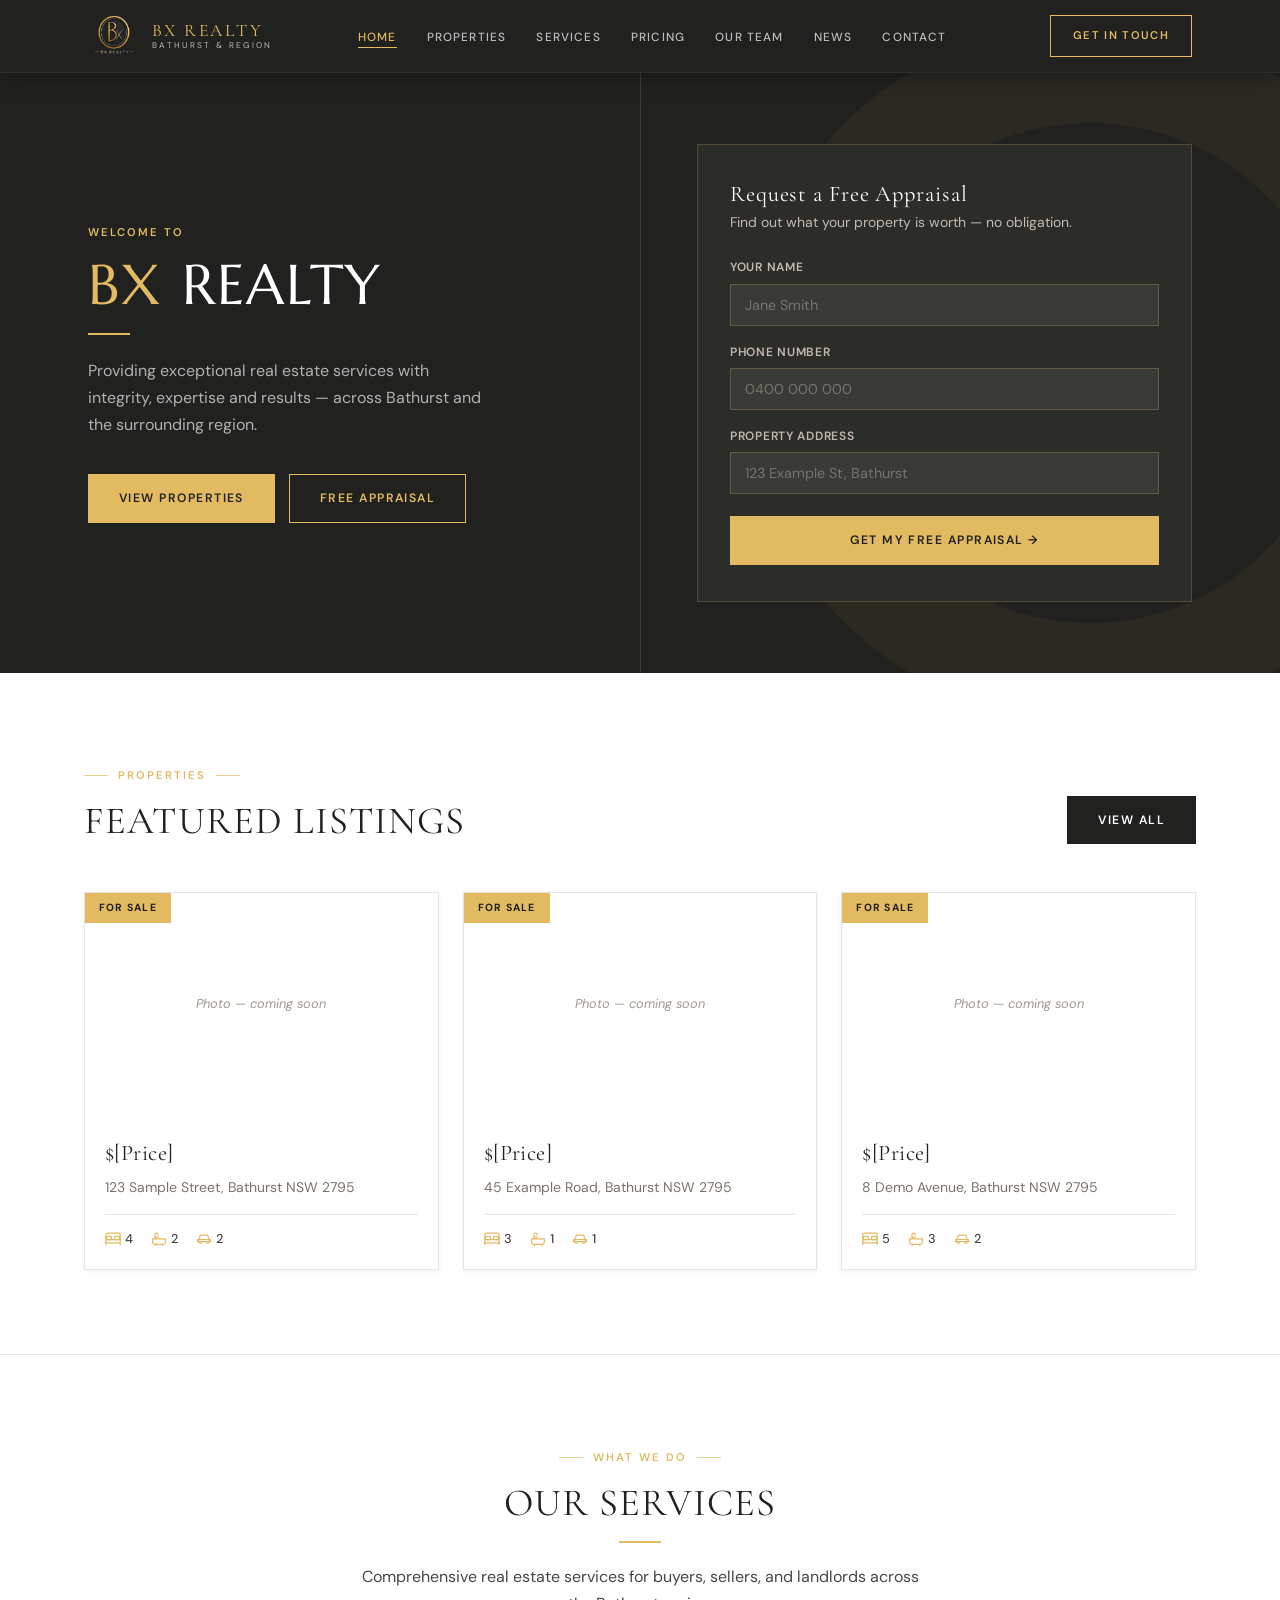
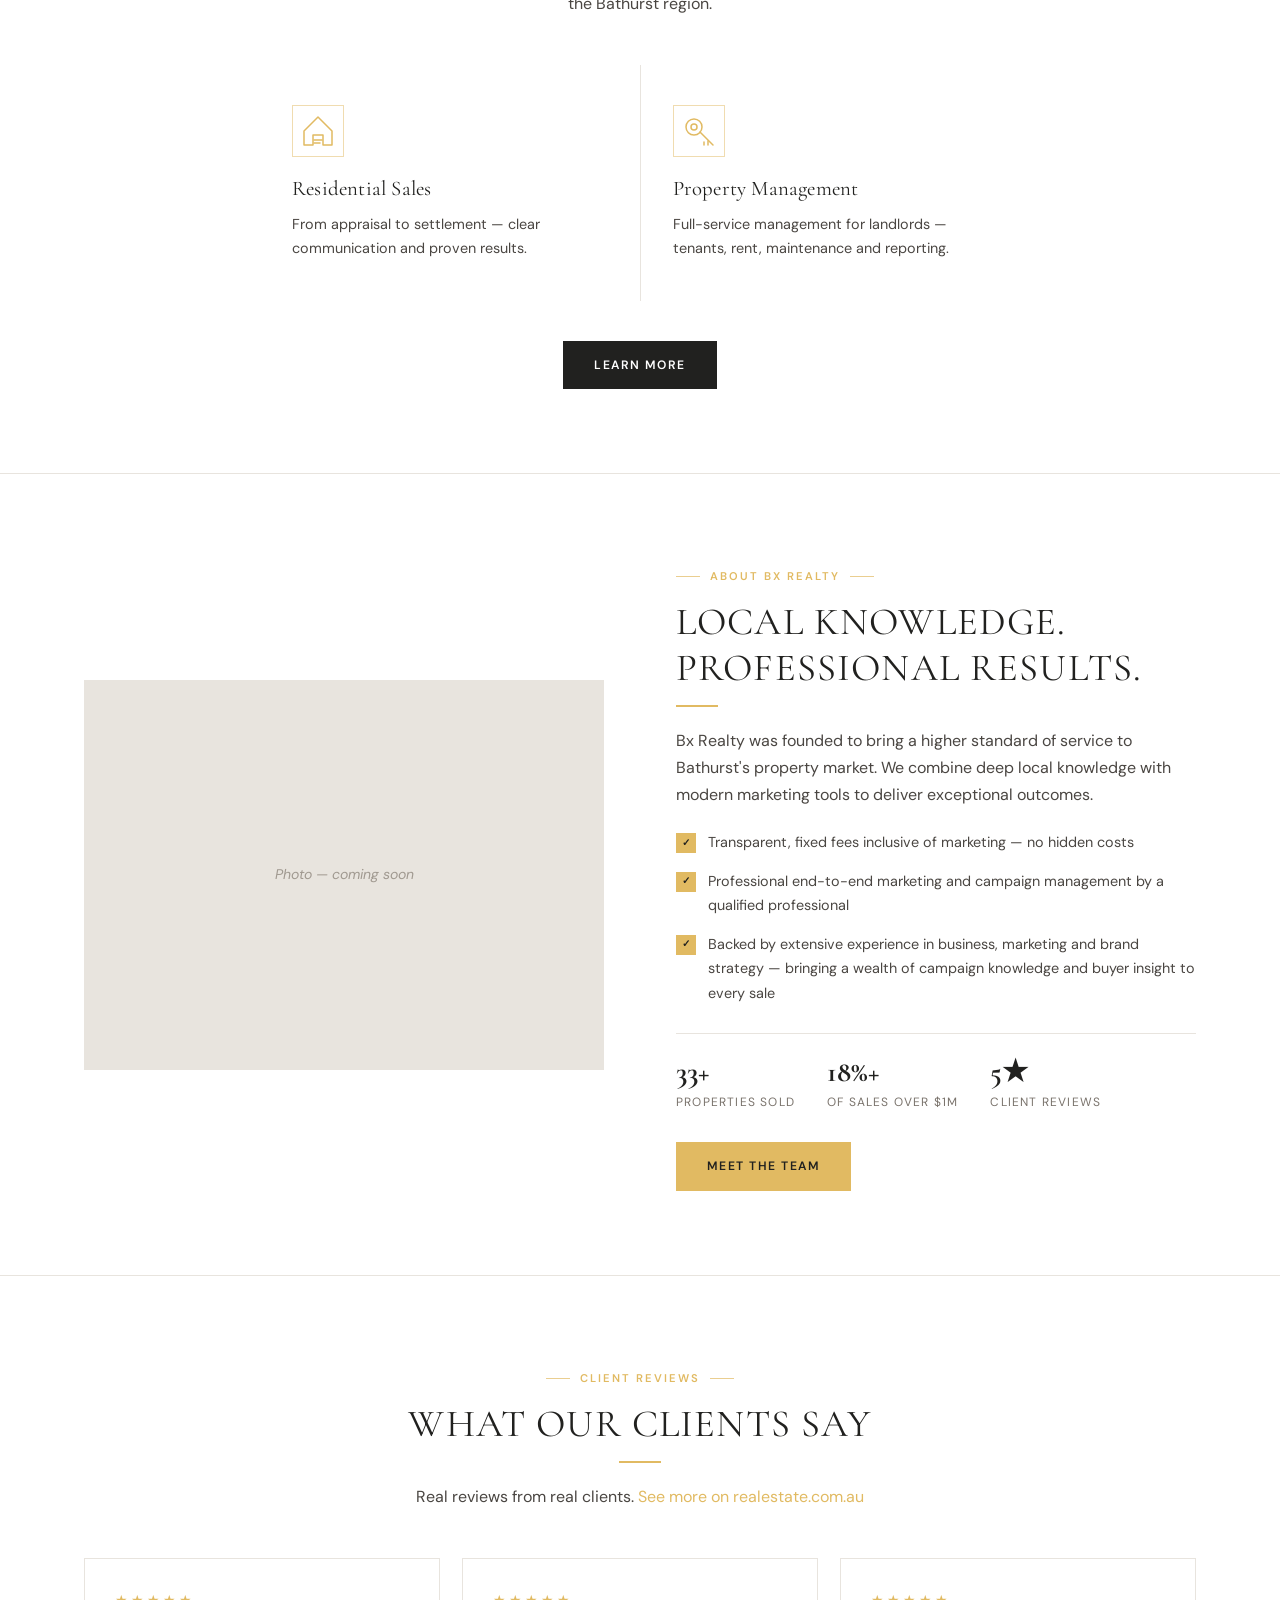
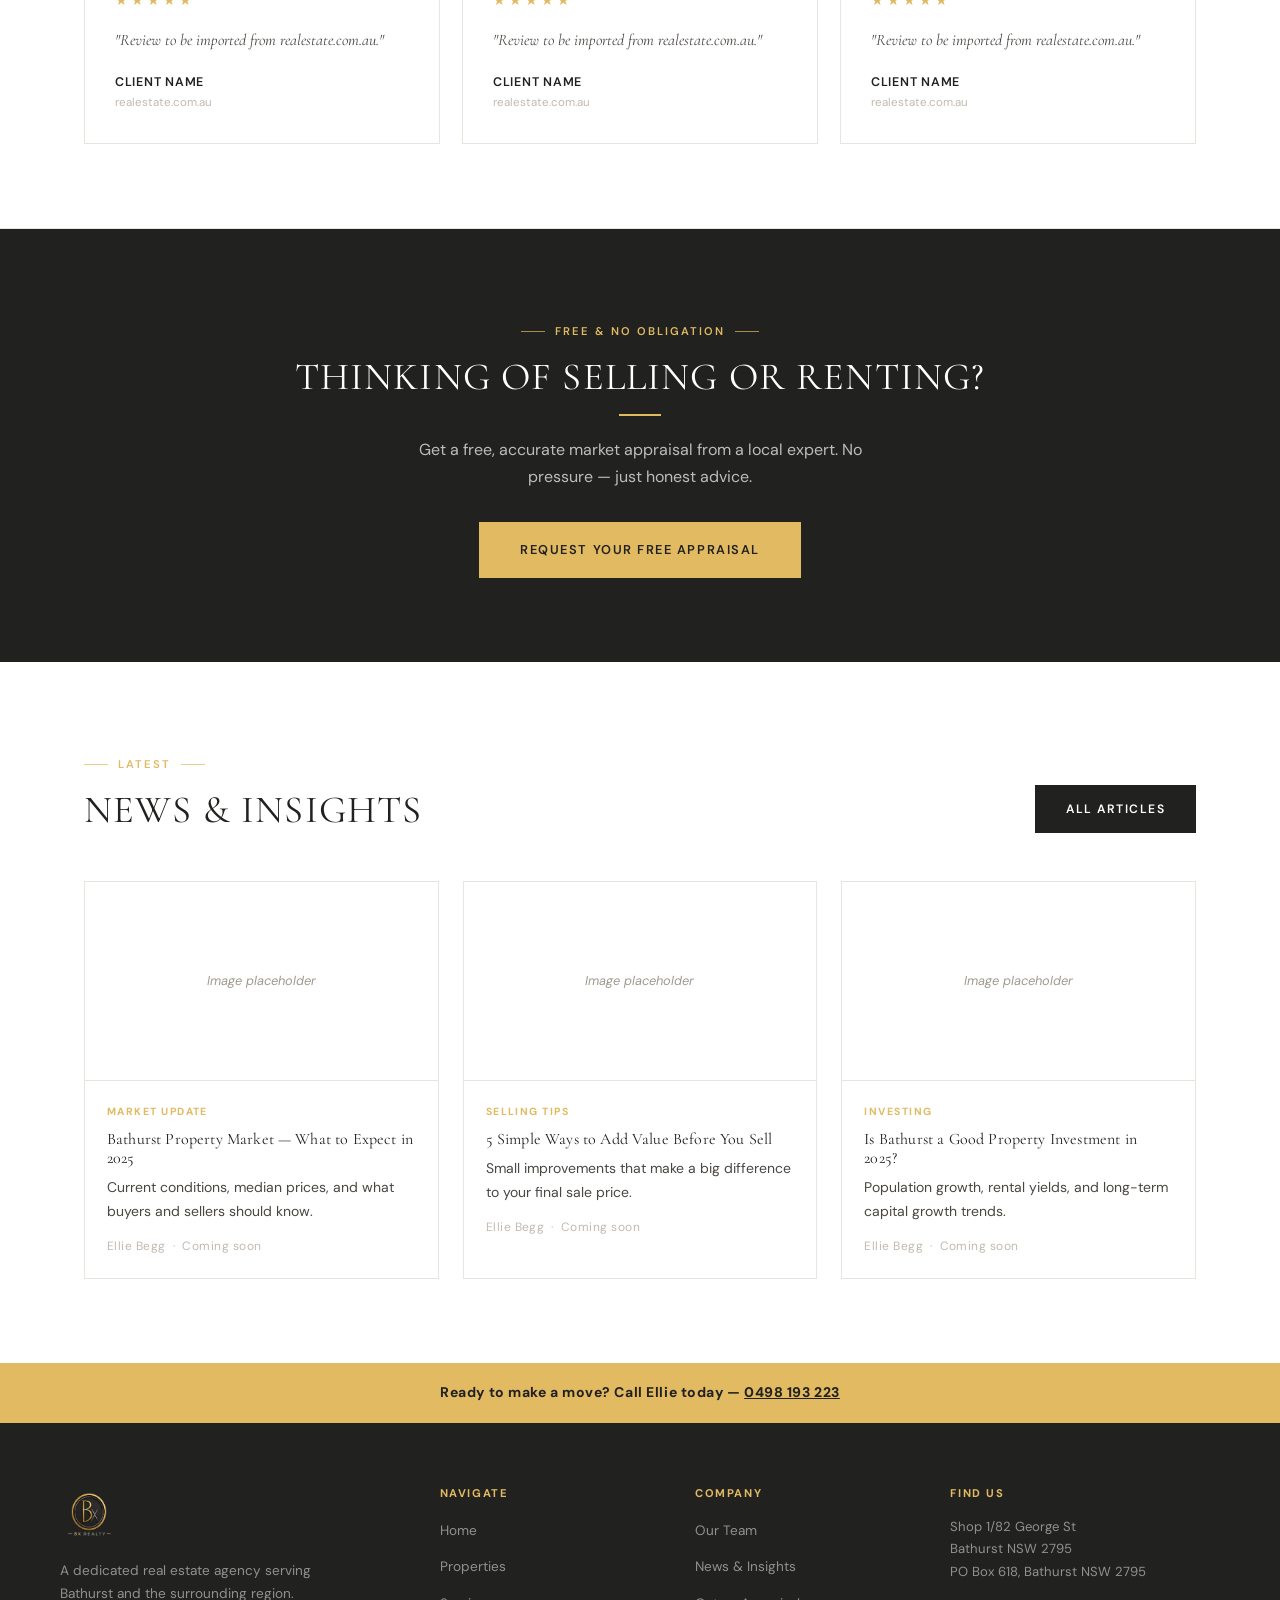
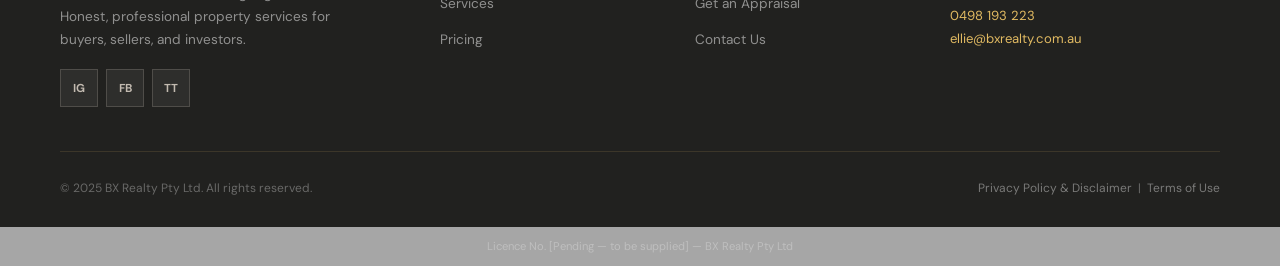
==== index.html @ 58ea5012 "Add files via upload" ====
<!DOCTYPE html>
<html lang="en">
<head>
  <meta charset="UTF-8" />
  <meta name="viewport" content="width=device-width, initial-scale=1.0" />
  <title>Bx Realty — Bathurst Real Estate Agents</title>
  <meta name="description" content="Bx Realty — professional real estate agents in Bathurst, NSW. Buy, sell, rent or request a free market appraisal today." />
  <link rel="icon" type="image/png" href="assets/images/bxrealty-logo.png" />
  <link rel="apple-touch-icon" href="assets/images/bxrealty-logo.png" />
  <meta name="theme-color" content="#21211f" />
  <link rel="preconnect" href="https://fonts.googleapis.com" />
  <link rel="preconnect" href="https://fonts.gstatic.com" crossorigin />
  <link href="https://fonts.googleapis.com/css2?family=Cormorant+Garamond:ital,wght@0,400;0,500;0,600;0,700;1,400&family=Marcellus&family=DM+Sans:ital,opsz,wght@0,9..40,400;0,9..40,500;0,9..40,600;0,9..40,700;1,9..40,400&display=swap" rel="stylesheet" />
  <link rel="stylesheet" href="style.css" />
</head>
<body>
<div id="site-nav"></div>

<!-- Hero -->
<section class="hero">
  <div class="hero-inner">
    <div class="hero-text">
      <span class="label" style="--before:none;">Welcome to</span>
      <h1><span style="color:var(--gold)">BX</span> Realty</h1>
      <span class="rule"></span>
      <p>Providing exceptional real estate services with integrity, expertise and results — across Bathurst and the surrounding region.</p>
      <div class="hero-actions">
        <a href="listings.html" class="btn btn-gold">View Properties</a>
        <a href="appraisal.html" class="btn btn-white">Free Appraisal</a>
      </div>
    </div>
    <div class="hero-aside">
      <div class="hero-card">
        <h3>Request a Free Appraisal</h3>
        <p>Find out what your property is worth — no obligation.</p>
        <div class="fg"><label class="light" for="h-name">Your name</label><input class="fc dark-input" type="text" id="h-name" placeholder="Jane Smith" /></div>
        <div class="fg"><label class="light" for="h-phone">Phone number</label><input class="fc dark-input" type="tel" id="h-phone" placeholder="0400 000 000" /></div>
        <div class="fg"><label class="light" for="h-addr">Property address</label><input class="fc dark-input" type="text" id="h-addr" placeholder="123 Example St, Bathurst" /></div>
        <a href="appraisal.html" class="btn btn-gold" style="width:100%;margin-top:6px;">Get My Free Appraisal &rarr;</a>
      </div>
    </div>
  </div>
</section>

<!-- Featured Listings -->
<section class="section">
  <div class="container">
    <div class="sh split">
      <div><span class="label">Properties</span><h2>Featured Listings</h2></div>
      <a href="listings.html" class="btn btn-dark">View All</a>
    </div>
    <div class="listing-grid">
      <article class="listing-card"><div class="listing-img"><div class="listing-img-ph">Photo — coming soon</div><span class="badge">For Sale</span></div><div class="listing-body"><div class="listing-price">$[Price]</div><div class="listing-addr">123 Sample Street, Bathurst NSW 2795</div><div class="listing-feats"><span><svg width="16" height="16" viewBox="0 0 20 18" fill="none" xmlns="http://www.w3.org/2000/svg"><path d="M1 17V11H19V17" stroke="#e1ba62" stroke-width="1.5" stroke-linecap="round" stroke-linejoin="round"/><path d="M1 11V5C1 3.9 1.9 3 3 3H17C18.1 3 19 3.9 19 5V11" stroke="#e1ba62" stroke-width="1.5" stroke-linecap="round"/><rect x="2" y="7" width="6" height="4" rx="1" stroke="#e1ba62" stroke-width="1.5"/><rect x="12" y="7" width="6" height="4" rx="1" stroke="#e1ba62" stroke-width="1.5"/><path d="M1 15H19" stroke="#e1ba62" stroke-width="1.5" stroke-linecap="round"/></svg> 4</span><span><svg width="16" height="16" viewBox="0 0 20 20" fill="none" xmlns="http://www.w3.org/2000/svg"><path d="M2 11H18V14C18 16.2 16.2 18 14 18H6C3.8 18 2 16.2 2 14V11Z" stroke="#e1ba62" stroke-width="1.5" stroke-linejoin="round"/><path d="M5 11V6C5 4.9 5.9 4 7 4C8.1 4 9 4.9 9 6" stroke="#e1ba62" stroke-width="1.5" stroke-linecap="round"/><line x1="5" y1="9" x2="9" y2="9" stroke="#e1ba62" stroke-width="1.5" stroke-linecap="round"/><path d="M6 18L5 20M14 18L15 20" stroke="#e1ba62" stroke-width="1.5" stroke-linecap="round"/></svg> 2</span><span><svg width="16" height="16" viewBox="0 0 22 16" fill="none" xmlns="http://www.w3.org/2000/svg"><path d="M4 10L6 4H16L18 10H4Z" stroke="#e1ba62" stroke-width="1.5" stroke-linejoin="round"/><path d="M2 10H20V13H2V10Z" stroke="#e1ba62" stroke-width="1.5" stroke-linejoin="round"/><circle cx="6" cy="14" r="1.5" stroke="#e1ba62" stroke-width="1.5"/><circle cx="16" cy="14" r="1.5" stroke="#e1ba62" stroke-width="1.5"/><path d="M2 12H4M18 12H20" stroke="#e1ba62" stroke-width="1.5" stroke-linecap="round"/></svg> 2</span></div></div></article>
      <article class="listing-card"><div class="listing-img"><div class="listing-img-ph">Photo — coming soon</div><span class="badge">For Sale</span></div><div class="listing-body"><div class="listing-price">$[Price]</div><div class="listing-addr">45 Example Road, Bathurst NSW 2795</div><div class="listing-feats"><span><svg width="16" height="16" viewBox="0 0 20 18" fill="none" xmlns="http://www.w3.org/2000/svg"><path d="M1 17V11H19V17" stroke="#e1ba62" stroke-width="1.5" stroke-linecap="round" stroke-linejoin="round"/><path d="M1 11V5C1 3.9 1.9 3 3 3H17C18.1 3 19 3.9 19 5V11" stroke="#e1ba62" stroke-width="1.5" stroke-linecap="round"/><rect x="2" y="7" width="6" height="4" rx="1" stroke="#e1ba62" stroke-width="1.5"/><rect x="12" y="7" width="6" height="4" rx="1" stroke="#e1ba62" stroke-width="1.5"/><path d="M1 15H19" stroke="#e1ba62" stroke-width="1.5" stroke-linecap="round"/></svg> 3</span><span><svg width="16" height="16" viewBox="0 0 20 20" fill="none" xmlns="http://www.w3.org/2000/svg"><path d="M2 11H18V14C18 16.2 16.2 18 14 18H6C3.8 18 2 16.2 2 14V11Z" stroke="#e1ba62" stroke-width="1.5" stroke-linejoin="round"/><path d="M5 11V6C5 4.9 5.9 4 7 4C8.1 4 9 4.9 9 6" stroke="#e1ba62" stroke-width="1.5" stroke-linecap="round"/><line x1="5" y1="9" x2="9" y2="9" stroke="#e1ba62" stroke-width="1.5" stroke-linecap="round"/><path d="M6 18L5 20M14 18L15 20" stroke="#e1ba62" stroke-width="1.5" stroke-linecap="round"/></svg> 1</span><span><svg width="16" height="16" viewBox="0 0 22 16" fill="none" xmlns="http://www.w3.org/2000/svg"><path d="M4 10L6 4H16L18 10H4Z" stroke="#e1ba62" stroke-width="1.5" stroke-linejoin="round"/><path d="M2 10H20V13H2V10Z" stroke="#e1ba62" stroke-width="1.5" stroke-linejoin="round"/><circle cx="6" cy="14" r="1.5" stroke="#e1ba62" stroke-width="1.5"/><circle cx="16" cy="14" r="1.5" stroke="#e1ba62" stroke-width="1.5"/><path d="M2 12H4M18 12H20" stroke="#e1ba62" stroke-width="1.5" stroke-linecap="round"/></svg> 1</span></div></div></article>
      <article class="listing-card"><div class="listing-img"><div class="listing-img-ph">Photo — coming soon</div><span class="badge">For Sale</span></div><div class="listing-body"><div class="listing-price">$[Price]</div><div class="listing-addr">8 Demo Avenue, Bathurst NSW 2795</div><div class="listing-feats"><span><svg width="16" height="16" viewBox="0 0 20 18" fill="none" xmlns="http://www.w3.org/2000/svg"><path d="M1 17V11H19V17" stroke="#e1ba62" stroke-width="1.5" stroke-linecap="round" stroke-linejoin="round"/><path d="M1 11V5C1 3.9 1.9 3 3 3H17C18.1 3 19 3.9 19 5V11" stroke="#e1ba62" stroke-width="1.5" stroke-linecap="round"/><rect x="2" y="7" width="6" height="4" rx="1" stroke="#e1ba62" stroke-width="1.5"/><rect x="12" y="7" width="6" height="4" rx="1" stroke="#e1ba62" stroke-width="1.5"/><path d="M1 15H19" stroke="#e1ba62" stroke-width="1.5" stroke-linecap="round"/></svg> 5</span><span><svg width="16" height="16" viewBox="0 0 20 20" fill="none" xmlns="http://www.w3.org/2000/svg"><path d="M2 11H18V14C18 16.2 16.2 18 14 18H6C3.8 18 2 16.2 2 14V11Z" stroke="#e1ba62" stroke-width="1.5" stroke-linejoin="round"/><path d="M5 11V6C5 4.9 5.9 4 7 4C8.1 4 9 4.9 9 6" stroke="#e1ba62" stroke-width="1.5" stroke-linecap="round"/><line x1="5" y1="9" x2="9" y2="9" stroke="#e1ba62" stroke-width="1.5" stroke-linecap="round"/><path d="M6 18L5 20M14 18L15 20" stroke="#e1ba62" stroke-width="1.5" stroke-linecap="round"/></svg> 3</span><span><svg width="16" height="16" viewBox="0 0 22 16" fill="none" xmlns="http://www.w3.org/2000/svg"><path d="M4 10L6 4H16L18 10H4Z" stroke="#e1ba62" stroke-width="1.5" stroke-linejoin="round"/><path d="M2 10H20V13H2V10Z" stroke="#e1ba62" stroke-width="1.5" stroke-linejoin="round"/><circle cx="6" cy="14" r="1.5" stroke="#e1ba62" stroke-width="1.5"/><circle cx="16" cy="14" r="1.5" stroke="#e1ba62" stroke-width="1.5"/><path d="M2 12H4M18 12H20" stroke="#e1ba62" stroke-width="1.5" stroke-linecap="round"/></svg> 2</span></div></div></article>
    </div>
  </div>
</section>

<!-- Services -->
<section class="section section-cream">
  <div class="container">
    <div class="sh center"><span class="label">What We Do</span><h2>Our Services</h2><span class="rule center"></span><p>Comprehensive real estate services for buyers, sellers, and landlords across the Bathurst region.</p></div>
    <div class="services-grid two-col">
      <div class="service-card">
        <div class="service-icon"><svg width="36" height="36" viewBox="0 0 36 36" fill="none" xmlns="http://www.w3.org/2000/svg"><path d="M4 18L18 4L32 18V32H23V22H13V32H4V18Z" stroke="#e1ba62" stroke-width="1.5" stroke-linejoin="round"/><path d="M14 27H22" stroke="#e1ba62" stroke-width="1.5" stroke-linecap="round"/><path d="M14 30H20" stroke="#e1ba62" stroke-width="1.5" stroke-linecap="round"/></svg></div>
        <h3>Residential Sales</h3>
        <p>From appraisal to settlement — clear communication and proven results.</p>
      </div>
      <div class="service-card">
        <div class="service-icon"><svg width="36" height="36" viewBox="0 0 36 36" fill="none" xmlns="http://www.w3.org/2000/svg"><circle cx="13" cy="14" r="8" stroke="#e1ba62" stroke-width="1.5"/><circle cx="13" cy="14" r="3" stroke="#e1ba62" stroke-width="1.5"/><path d="M19 19L32 32" stroke="#e1ba62" stroke-width="1.5" stroke-linecap="round"/><path d="M27 28V32" stroke="#e1ba62" stroke-width="1.5" stroke-linecap="round"/><path d="M23 29V32" stroke="#e1ba62" stroke-width="1.5" stroke-linecap="round"/></svg></div>
        <h3>Property Management</h3>
        <p>Full-service management for landlords — tenants, rent, maintenance and reporting.</p>
      </div>
    </div>
    <div style="text-align:center;margin-top:40px;"><a href="services.html" class="btn btn-dark">Learn More</a></div>
  </div>
</section>

<!-- About -->
<section class="section">
  <div class="container">
    <div class="about-grid">
      <div class="about-img-ph">Photo — coming soon</div>
      <div>
        <span class="label">About Bx Realty</span>
        <h2>Local Knowledge. Professional Results.</h2>
        <span class="rule"></span>
        <p>Bx Realty was founded to bring a higher standard of service to Bathurst's property market. We combine deep local knowledge with modern marketing tools to deliver exceptional outcomes.</p>
        <div class="check-list">
          <div class="check-item"><div class="check-icon">&#x2713;</div><span>Transparent, fixed fees inclusive of marketing — no hidden costs</span></div>
          <div class="check-item"><div class="check-icon">&#x2713;</div><span>Professional end-to-end marketing and campaign management by a qualified professional</span></div>
          <div class="check-item"><div class="check-icon">&#x2713;</div><span>Backed by extensive experience in business, marketing and brand strategy — bringing a wealth of campaign knowledge and buyer insight to every sale</span></div>
        </div>
        <div style="display:flex;gap:32px;margin-top:28px;padding-top:24px;border-top:1px solid var(--light-grey);">
          <div><strong style="display:block;font-family:var(--font-display);font-size:1.8rem;color:var(--black);line-height:1;">33+</strong><span style="font-size:.75rem;color:var(--text-muted);text-transform:uppercase;letter-spacing:.1em;">Properties Sold</span></div>
          <div><strong style="display:block;font-family:var(--font-display);font-size:1.8rem;color:var(--black);line-height:1;">18%+</strong><span style="font-size:.75rem;color:var(--text-muted);text-transform:uppercase;letter-spacing:.1em;">of Sales Over $1M</span></div>
          <div><strong style="display:block;font-family:var(--font-display);font-size:1.8rem;color:var(--black);line-height:1;">5&#9733;</strong><span style="font-size:.75rem;color:var(--text-muted);text-transform:uppercase;letter-spacing:.1em;">Client Reviews</span></div>
        </div>
        <a href="team.html" class="btn btn-gold" style="margin-top:28px;">Meet the Team</a>
      </div>
    </div>
  </div>
</section>

<!-- Testimonials -->
<section class="section section-cream">
  <div class="container">
    <div class="sh center"><span class="label">Client Reviews</span><h2>What Our Clients Say</h2><span class="rule center"></span><p>Real reviews from real clients. <a href="https://www.realestate.com.au/agent/ellie-begg-3673016" target="_blank" rel="noopener" style="color:var(--gold);">See more on realestate.com.au</a></p></div>
    <div class="testi-grid">
      <div class="testi-card"><div class="testi-stars">&#9733;&#9733;&#9733;&#9733;&#9733;</div><blockquote>"Review to be imported from realestate.com.au."</blockquote><div class="testi-author">Client Name</div><div class="testi-source">realestate.com.au</div></div>
      <div class="testi-card"><div class="testi-stars">&#9733;&#9733;&#9733;&#9733;&#9733;</div><blockquote>"Review to be imported from realestate.com.au."</blockquote><div class="testi-author">Client Name</div><div class="testi-source">realestate.com.au</div></div>
      <div class="testi-card"><div class="testi-stars">&#9733;&#9733;&#9733;&#9733;&#9733;</div><blockquote>"Review to be imported from realestate.com.au."</blockquote><div class="testi-author">Client Name</div><div class="testi-source">realestate.com.au</div></div>
    </div>
  </div>
</section>

<!-- Appraisal CTA -->
<section class="section section-dark" style="text-align:center;">
  <div class="container">
    <span class="label">Free &amp; No Obligation</span>
    <h2 style="color:#fff;">Thinking of Selling or Renting?</h2>
    <span class="rule center"></span>
    <p style="max-width:500px;margin:0 auto 32px;color:rgba(255,255,255,.7);">Get a free, accurate market appraisal from a local expert. No pressure — just honest advice.</p>
    <a href="appraisal.html" class="btn btn-gold" style="font-size:.8rem;padding:16px 40px;">Request Your Free Appraisal</a>
  </div>
</section>

<!-- Blog -->
<section class="section">
  <div class="container">
    <div class="sh split">
      <div><span class="label">Latest</span><h2>News &amp; Insights</h2></div>
      <a href="blog.html" class="btn btn-dark">All Articles</a>
    </div>
    <div class="blog-grid">
      <article class="blog-card"><div class="blog-thumb">Image placeholder</div><div class="blog-body"><span class="blog-tag">Market Update</span><h3>Bathurst Property Market — What to Expect in 2025</h3><p>Current conditions, median prices, and what buyers and sellers should know.</p><div class="blog-meta">Ellie Begg &nbsp;·&nbsp; Coming soon</div></div></article>
      <article class="blog-card"><div class="blog-thumb">Image placeholder</div><div class="blog-body"><span class="blog-tag">Selling Tips</span><h3>5 Simple Ways to Add Value Before You Sell</h3><p>Small improvements that make a big difference to your final sale price.</p><div class="blog-meta">Ellie Begg &nbsp;·&nbsp; Coming soon</div></div></article>
      <article class="blog-card"><div class="blog-thumb">Image placeholder</div><div class="blog-body"><span class="blog-tag">Investing</span><h3>Is Bathurst a Good Property Investment in 2025?</h3><p>Population growth, rental yields, and long-term capital growth trends.</p><div class="blog-meta">Ellie Begg &nbsp;·&nbsp; Coming soon</div></div></article>
    </div>
  </div>
</section>

<div id="site-footer"></div>
<script src="components.js"></script>
</body>
</html>
---- style.css ----
/* ============================================================
   BX REALTY — Design System
   Black #21211f · Gold #e1ba62 · Silver #c2bab0
   Display: Cormorant Garamond; Hero heading: Marcellus (distinct from logo)
   Body: DM Sans
   ============================================================ */

:root {
  --black:#21211f; --black-mid:#2c2c29; --black-light:#3a3a36;
  --gold:#e1ba62; --gold-light:#edcc82; --gold-pale:#f7f0df;
  --silver:#c2bab0; --silver-light:#d8d2cb;
  --white:#ffffff; --light-grey:#e8e4de; --mid-grey:#a09990;
  --dark-grey:#4a4642; --text:#21211f; --text-muted:#7a736c;
  --font-display:'Cormorant Garamond','Georgia',serif;
  --font-hero:'Marcellus','Georgia',serif;
  --font-body:'DM Sans','Helvetica Neue',Arial,sans-serif;
  --shadow-sm:0 1px 4px rgba(33,33,31,.07);
  --shadow-md:0 4px 20px rgba(33,33,31,.10);
  --shadow-lg:0 12px 48px rgba(33,33,31,.16);
  --max-w:1160px; --section-v:84px;
}

*,*::before,*::after{margin:0;padding:0;box-sizing:border-box;}
html{scroll-behavior:smooth;}
body{font-family:var(--font-body);font-size:16px;line-height:1.7;color:var(--text);background:var(--white);-webkit-font-smoothing:antialiased;}
img{display:block;max-width:100%;height:auto;}
a{color:inherit;text-decoration:none;}
ul{list-style:none;}
input,select,textarea,button{font-family:inherit;}
::selection{background:rgba(225,186,98,.25);}

.container{max-width:var(--max-w);margin:0 auto;padding:0 24px;}
.section{padding:var(--section-v) 24px;}
.section-cream{background:var(--white);border-top:1px solid var(--light-grey);border-bottom:1px solid var(--light-grey);}
.section-dark{background:var(--black);}
.text-gold{color:var(--gold);} .text-muted{color:var(--text-muted);} .text-center{text-align:center;}

/* Typography — Cormorant Garamond for display; hero uses Marcellus */
h1,h2,h3,h4{font-family:var(--font-display);font-weight:400;line-height:1.18;color:var(--black);letter-spacing:.01em;}
h1{font-size:clamp(2.3rem,4.5vw,3.5rem);text-transform:uppercase;letter-spacing:.04em;}
h2{font-size:clamp(1.7rem,3vw,2.4rem);text-transform:uppercase;letter-spacing:.03em;}
h3{font-size:1.3rem;}
h4{font-size:1rem;font-family:var(--font-body);font-weight:600;}
p{color:var(--dark-grey);margin-bottom:1rem;}
p:last-child{margin-bottom:0;}

.rule{display:block;width:42px;height:2px;background:var(--gold);margin:14px 0 20px;}
.rule.center{margin-left:auto;margin-right:auto;}

.label{display:inline-flex;align-items:center;gap:10px;font-family:var(--font-body);font-size:.7rem;font-weight:600;letter-spacing:.18em;text-transform:uppercase;color:var(--gold);margin-bottom:14px;}
.label::before{content:'';display:block;width:24px;height:1px;background:var(--gold);opacity:.7;}
.label::after{content:'';display:block;width:24px;height:1px;background:var(--gold);opacity:.7;}
.label[style*="--before:none"]::before,.label[style*="--before:none"]::after{display:none;}

/* Buttons — squared, uppercase */
.btn{display:inline-flex;align-items:center;justify-content:center;gap:8px;padding:13px 30px;font-family:var(--font-body);font-size:.76rem;font-weight:600;letter-spacing:.12em;text-transform:uppercase;border-radius:0;border:1px solid transparent;cursor:pointer;transition:all .25s;white-space:nowrap;}
.btn:active{transform:scale(.98);}
.btn-gold{background:var(--gold);color:var(--black);border-color:var(--gold);}
.btn-gold:hover{background:var(--gold-light);border-color:var(--gold-light);}
.btn-outline,.btn-white{background:transparent;color:var(--gold);border-color:var(--gold);}
.btn-outline:hover,.btn-white:hover{background:var(--gold);color:var(--black);}
.btn-dark{background:var(--black);color:var(--white);border-color:var(--black);}
.btn-dark:hover{background:var(--black-mid);}
.btn-ghost{background:transparent;color:var(--black);border-color:var(--silver);}
.btn-ghost:hover{border-color:var(--gold);color:var(--gold);}

/* Nav */
.site-nav{position:sticky;top:0;z-index:100;background:var(--black);border-bottom:1px solid rgba(255,255,255,.06);box-shadow:0 2px 20px rgba(0,0,0,.35);}
.nav-inner{max-width:var(--max-w);margin:0 auto;padding:0 28px;display:flex;align-items:center;justify-content:space-between;height:72px;}
.nav-logo{display:flex;align-items:center;gap:12px;}
.nav-logo img{height:52px;width:auto;}
.nav-logo-wordmark{display:flex;flex-direction:column;line-height:1;}
.nav-logo-wordmark span:first-child{font-family:var(--font-display);font-size:1.1rem;color:var(--gold);letter-spacing:.14em;text-transform:uppercase;}
.nav-logo-wordmark span:last-child{font-family:var(--font-body);font-size:.52rem;color:var(--silver);letter-spacing:.28em;text-transform:uppercase;margin-top:3px;}
.nav-menu{display:flex;align-items:center;gap:30px;}
.nav-menu a{font-size:.74rem;font-weight:500;color:rgba(255,255,255,.7);letter-spacing:.1em;text-transform:uppercase;transition:color .2s;padding-bottom:2px;border-bottom:1px solid transparent;}
.nav-menu a:hover{color:#fff;}
.nav-menu a.active{color:var(--gold);border-bottom-color:var(--gold);}
.nav-cta{margin-left:18px;padding:10px 22px;font-size:.7rem;}
.nav-burger{display:none;flex-direction:column;gap:5px;background:none;border:none;cursor:pointer;padding:4px;}
.nav-burger span{display:block;width:22px;height:1.5px;background:var(--silver);transition:.3s;}

/* Hero */
.hero{background:var(--black);position:relative;overflow:hidden;min-height:600px;display:flex;align-items:stretch;}
.hero::before{content:'';position:absolute;right:-160px;top:50%;transform:translateY(-50%);width:700px;height:700px;border-radius:50%;border:100px solid rgba(225,186,98,.05);pointer-events:none;z-index:1;}
.hero-inner{position:relative;z-index:2;width:100%;max-width:var(--max-w);margin:0 auto;padding:0 28px;display:grid;grid-template-columns:1fr 1fr;align-items:stretch;min-height:600px;}
.hero-text{display:flex;flex-direction:column;justify-content:center;padding:80px 56px 80px 0;}
.hero-text h1{font-family:var(--font-hero);color:#fff;margin-bottom:0;line-height:1.05;}
.hero-text .rule{margin:18px 0 22px;}
.hero-text p{color:rgba(255,255,255,.65);font-size:1rem;margin-bottom:36px;max-width:400px;}
.hero-actions{display:flex;gap:14px;flex-wrap:wrap;}
.hero-aside{display:flex;align-items:center;padding:48px 0 48px 56px;border-left:1px solid rgba(225,186,98,.18);}
.hero-card{background:var(--black-mid);border:1px solid rgba(225,186,98,.22);padding:36px 32px;width:100%;}
.hero-card h3{font-family:var(--font-display);font-size:1.4rem;color:#fff;margin-bottom:4px;letter-spacing:.04em;}
.hero-card>p{font-size:.875rem;color:var(--silver);margin-bottom:22px;}

/* Forms */
.fg{margin-bottom:16px;}
.fg label{display:block;font-size:.75rem;font-weight:600;color:var(--black);margin-bottom:6px;letter-spacing:.06em;text-transform:uppercase;}
.fg label.light{color:var(--silver);}
.fc{width:100%;padding:11px 14px;font-size:.9rem;color:var(--text);background:var(--white);border:1px solid var(--light-grey);border-radius:0;transition:border-color .2s,box-shadow .2s;-webkit-appearance:none;appearance:none;}
.fc:focus{outline:none;border-color:var(--gold);box-shadow:0 0 0 3px rgba(225,186,98,.12);}
.fc::placeholder{color:var(--mid-grey);}
.dark-input{background:var(--black-light);border-color:rgba(225,186,98,.25);color:#fff;}
.dark-input::placeholder{color:rgba(194,186,176,.45);}
textarea.fc{resize:vertical;min-height:110px;line-height:1.5;}
select.fc{cursor:pointer;}
.form-row{display:grid;grid-template-columns:1fr 1fr;gap:14px;}

/* Section headers */
.sh{margin-bottom:48px;}
.sh h2{margin-bottom:0;}
.sh p{font-size:1rem;max-width:560px;color:var(--dark-grey);margin-top:14px;}
.sh.center{text-align:center;}
.sh.center .rule{margin-left:auto;margin-right:auto;}
.sh.center p{margin-left:auto;margin-right:auto;}
.sh.split{display:flex;justify-content:space-between;align-items:flex-end;flex-wrap:wrap;gap:16px;}

/* Page band */
.page-band{background:var(--black);padding:60px 24px;border-bottom:1px solid rgba(225,186,98,.14);}
.page-band .label{margin-bottom:10px;}
.page-band h1{color:#fff;margin-bottom:0;}
.page-band .rule{margin:14px 0 16px;}
.page-band p{color:rgba(255,255,255,.6);max-width:580px;font-size:1.05rem;}

/* Listings */
.listing-grid{display:grid;grid-template-columns:repeat(3,1fr);gap:24px;}
.listing-card{background:var(--white);border:1px solid var(--light-grey);box-shadow:var(--shadow-sm);transition:transform .25s,box-shadow .25s;}
.listing-card:hover{border-color:var(--gold);box-shadow:var(--shadow-md);}
.listing-img{position:relative;aspect-ratio:16/10;overflow:hidden;background:var(--white);}
.listing-img img{width:100%;height:100%;object-fit:cover;transition:transform .5s;}
.listing-card:hover .listing-img img{transform:scale(1.04);}
.listing-img-ph{width:100%;height:100%;display:flex;align-items:center;justify-content:center;color:var(--mid-grey);font-size:.8rem;font-style:italic;}
.badge{position:absolute;top:0;left:0;background:var(--gold);color:var(--black);font-size:.65rem;font-weight:700;letter-spacing:.12em;text-transform:uppercase;padding:6px 14px;}
.badge.rent{background:var(--black);color:var(--gold);}
.listing-body{padding:20px;}
.listing-price{font-family:var(--font-display);font-size:1.4rem;color:var(--black);margin-bottom:4px;letter-spacing:.02em;}
.listing-addr{font-size:.875rem;color:var(--text-muted);margin-bottom:14px;}
.listing-feats{display:flex;gap:18px;font-size:.8rem;font-weight:500;color:var(--dark-grey);padding-top:13px;border-top:1px solid var(--light-grey);align-items:center;}
.listing-feats span{display:inline-flex;align-items:center;gap:4px;}

/* Coming soon banner (rentals) */
.coming-soon-banner{background:var(--black);border:1px solid rgba(225,186,98,.3);padding:48px 32px;text-align:center;}
.coming-soon-banner h3{color:#fff;font-size:1.6rem;margin-bottom:12px;}
.coming-soon-banner p{color:rgba(255,255,255,.7);max-width:440px;margin:0 auto 24px;}
.coming-soon-badge{display:inline-block;background:var(--gold);color:var(--black);font-size:.7rem;font-weight:700;letter-spacing:.12em;text-transform:uppercase;padding:6px 16px;margin-bottom:20px;}

/* Services */
.services-grid{display:grid;grid-template-columns:repeat(3,1fr);gap:1px;background:var(--light-grey);}
.services-grid.two-col{grid-template-columns:repeat(2,1fr);max-width:760px;margin:0 auto;}
.service-card{background:var(--white);padding:40px 32px;transition:background .25s;}
.service-card:hover{background:var(--gold-pale);}
.service-icon{width:52px;height:52px;border:1px solid rgba(225,186,98,.5);display:flex;align-items:center;justify-content:center;margin-bottom:20px;color:var(--gold);}
.service-card h3{margin-bottom:10px;}
.service-card p{font-size:.9rem;}

/* About */
.about-grid{display:grid;grid-template-columns:1fr 1fr;gap:72px;align-items:center;}
.about-img-ph{background:var(--light-grey);border:1px solid var(--light-grey);aspect-ratio:4/3;display:flex;align-items:center;justify-content:center;color:var(--mid-grey);font-size:.875rem;font-style:italic;}
.check-list{display:flex;flex-direction:column;gap:14px;margin:22px 0;}
.check-item{display:flex;align-items:flex-start;gap:12px;font-size:.9rem;color:var(--dark-grey);}
.check-icon{width:20px;height:20px;background:var(--gold);flex-shrink:0;display:flex;align-items:center;justify-content:center;font-size:.62rem;color:var(--black);font-weight:700;margin-top:3px;}

/* Testimonials */
.testi-grid{display:grid;grid-template-columns:repeat(3,1fr);gap:22px;}
.testi-card{padding:30px;border:1px solid var(--light-grey);transition:border-color .25s;}
.testi-card:hover{border-color:var(--gold);}
.testi-stars{color:var(--gold);font-size:.85rem;letter-spacing:3px;margin-bottom:14px;}
.testi-card blockquote{font-family:var(--font-display);font-style:italic;font-size:1rem;color:var(--dark-grey);line-height:1.7;margin-bottom:18px;}
.testi-author{font-size:.78rem;font-weight:600;color:var(--black);letter-spacing:.06em;text-transform:uppercase;}
.testi-source{font-size:.72rem;color:var(--silver);}

/* Team */
.team-grid{display:grid;grid-template-columns:repeat(3,1fr);gap:24px;align-items:start;}
.team-card{background:var(--white);padding:36px 28px;text-align:center;border:1px solid var(--light-grey);transition:border-color .25s,box-shadow .25s;}
.team-card:hover{border-color:var(--gold);box-shadow:var(--shadow-md);}
.team-avatar{width:92px;height:92px;border-radius:50%;margin:0 auto 18px;overflow:hidden;border:2px solid var(--gold);background:var(--white);}
.team-avatar-init{width:100%;height:100%;background:var(--black);display:flex;align-items:center;justify-content:center;font-family:var(--font-display);font-size:1.6rem;color:var(--gold);}
.team-card h3{margin-bottom:4px;font-size:1.15rem;}
.team-role{font-size:.7rem;font-weight:600;letter-spacing:.12em;text-transform:uppercase;color:var(--gold);margin-bottom:14px;display:block;line-height:1.5;}
.team-card p{font-size:.85rem;margin-bottom:14px;text-align:left;}
.team-links{display:flex;justify-content:center;gap:10px;flex-wrap:wrap;}
.team-link{font-size:.72rem;font-weight:600;color:var(--black);padding:7px 14px;border:1px solid var(--light-grey);letter-spacing:.06em;transition:border-color .2s,color .2s;}
.team-link:hover{border-color:var(--gold);color:var(--gold);}
.team-link.call{background:var(--gold);border-color:var(--gold);color:var(--black);}

/* Certifications */
.cert-section{margin-top:64px;padding-top:56px;border-top:1px solid var(--light-grey);}
.cert-grid{display:grid;grid-template-columns:repeat(3,1fr);gap:32px;max-width:820px;margin:0 auto;}
.cert-card{text-align:center;}
.cert-badge{width:130px;height:130px;margin:0 auto 18px;}
.cert-badge img{width:100%;height:100%;object-fit:contain;}
.cert-card h4{font-size:.95rem;margin-bottom:6px;color:var(--black);}
.cert-card p{font-size:.8rem;color:var(--text-muted);}

/* Pricing */
.pricing-card{background:var(--white);border:1px solid var(--light-grey);padding:40px 32px;}
.pricing-card.featured{border-color:var(--gold);}
.pricing-tag{font-size:.68rem;font-weight:700;letter-spacing:.16em;text-transform:uppercase;color:var(--gold);margin-bottom:10px;display:block;}
.pricing-name{font-family:var(--font-display);font-size:1.5rem;color:var(--black);margin-bottom:24px;text-transform:uppercase;letter-spacing:.03em;}
.pricing-card ul{margin-bottom:26px;}
.pricing-card li{display:flex;gap:10px;font-size:.875rem;color:var(--dark-grey);padding:8px 0;border-bottom:1px solid var(--light-grey);}
.pricing-card li:last-child{border-bottom:none;}
.tick{color:var(--gold);font-weight:700;flex-shrink:0;}

/* Fee table */
.fee-table{width:100%;border-collapse:collapse;font-size:.9rem;}
.fee-table th{padding:14px 18px;font-size:.7rem;letter-spacing:.1em;text-transform:uppercase;font-weight:700;}
.fee-table td{padding:16px 18px;border-bottom:1px solid var(--light-grey);}

/* Contact */
.contact-layout{display:grid;grid-template-columns:1fr 1.4fr;gap:64px;align-items:start;}
.contact-details{margin:24px 0;}
.contact-detail{display:flex;align-items:flex-start;gap:14px;margin-bottom:20px;font-size:.9rem;color:var(--dark-grey);}
.contact-icon{width:40px;height:40px;background:var(--black);color:var(--gold);display:flex;align-items:center;justify-content:center;flex-shrink:0;}
.contact-icon-label{font-size:.7rem;font-weight:600;text-transform:uppercase;letter-spacing:.1em;color:var(--black);margin-bottom:2px;display:block;}
.contact-form-card{background:var(--white);border:1px solid var(--light-grey);padding:40px;}

/* Blog */
.blog-grid{display:grid;grid-template-columns:repeat(3,1fr);gap:24px;}
.blog-card{background:var(--white);border:1px solid var(--light-grey);transition:border-color .25s,box-shadow .25s;}
.blog-card:hover{border-color:var(--gold);box-shadow:var(--shadow-md);}
.blog-thumb{aspect-ratio:16/9;overflow:hidden;background:var(--white);display:flex;align-items:center;justify-content:center;color:var(--mid-grey);font-style:italic;font-size:.8rem;border-bottom:1px solid var(--light-grey);}
.blog-body{padding:22px;}
.blog-tag{font-size:.65rem;font-weight:700;letter-spacing:.14em;text-transform:uppercase;color:var(--gold);margin-bottom:10px;display:block;}
.blog-card h3{font-size:1rem;margin-bottom:8px;}
.blog-card p{font-size:.875rem;margin-bottom:12px;}
.blog-meta{font-size:.75rem;color:var(--silver);letter-spacing:.04em;}

/* Appraisal */
.appraisal-layout{display:grid;grid-template-columns:1fr 1.6fr;gap:64px;align-items:start;}
.appraisal-steps{margin:28px 0;}
.appraisal-step{display:flex;gap:18px;margin-bottom:24px;}
.step-num{width:36px;height:36px;background:var(--gold);color:var(--black);display:flex;align-items:center;justify-content:center;font-weight:700;font-size:.9rem;flex-shrink:0;}
.appraisal-form-card{background:var(--white);border:1px solid var(--light-grey);padding:40px;}

/* CTA bar */
.cta-bar{background:var(--gold);padding:18px 24px;text-align:center;}
.cta-bar p{color:var(--black);font-weight:700;margin:0;font-size:.875rem;letter-spacing:.04em;}
.cta-bar a{color:var(--black);font-weight:800;text-decoration:underline;}

/* Social */
.social-links{display:flex;gap:8px;}
.social-link{width:38px;height:38px;background:rgba(255,255,255,.06);border:1px solid rgba(194,186,176,.22);display:flex;align-items:center;justify-content:center;font-size:.72rem;font-weight:700;color:var(--silver);transition:all .2s;}
.social-link:hover{background:var(--gold);color:var(--black);border-color:var(--gold);}

/* Footer */
.site-footer{background:var(--black);padding:64px 24px 28px;}
.footer-grid{max-width:var(--max-w);margin:0 auto;display:grid;grid-template-columns:1.6fr 1fr 1fr 1.3fr;gap:48px;padding-bottom:44px;border-bottom:1px solid rgba(225,186,98,.14);margin-bottom:26px;}
.footer-logo img{height:58px;width:auto;margin-bottom:14px;}
.footer-brand p{font-size:.85rem;color:rgba(255,255,255,.5);margin-bottom:18px;max-width:280px;}
.footer-col h4{color:var(--gold);font-size:.7rem;font-weight:700;text-transform:uppercase;letter-spacing:.14em;margin-bottom:16px;font-family:var(--font-body);}
.footer-col ul{display:flex;flex-direction:column;gap:9px;}
.footer-col li a{font-size:.85rem;color:rgba(255,255,255,.5);transition:color .2s;}
.footer-col li a:hover{color:var(--gold);}
.footer-addr{font-size:.82rem;color:rgba(255,255,255,.5);line-height:1.7;font-style:normal;}
.footer-bottom{max-width:var(--max-w);margin:0 auto;display:flex;justify-content:space-between;align-items:center;font-size:.75rem;color:rgba(255,255,255,.32);flex-wrap:wrap;gap:8px;}
.footer-bottom a{color:rgba(255,255,255,.4);}
.footer-bottom a:hover{color:var(--gold);}
.licence-bar{background:rgba(0,0,0,.35);padding:10px 24px;text-align:center;font-size:.7rem;color:rgba(255,255,255,.28);}

/* Legal page */
.legal-content{max-width:780px;margin:0 auto;}
.legal-content h2{font-size:1.4rem;margin:36px 0 14px;}
.legal-content h3{font-size:1.1rem;margin:24px 0 10px;font-family:var(--font-body);font-weight:700;}
.legal-content p{font-size:.95rem;margin-bottom:14px;}
.legal-content ul.bullets{list-style:disc;margin:0 0 16px 22px;}
.legal-content ul.bullets li{font-size:.95rem;color:var(--dark-grey);margin-bottom:8px;}
.legal-content ul.bullets ul.bullets{list-style:circle;margin:8px 0 8px 22px;}
.legal-content .legal-sublabel{font-size:.95rem;margin:20px 0 10px;text-decoration:underline;color:var(--text);}
.legal-content h3 u{text-decoration:underline;}
.legal-content .legal-doc-title{font-family:var(--font-display);font-size:1.55rem;margin:8px 0 22px;padding-bottom:14px;border-bottom:1px solid rgba(225,186,98,.28);}
.legal-content .legal-contact{margin:8px 0 20px;line-height:1.7;}
.legal-content table.legal-table{width:100%;border-collapse:collapse;margin:14px 0 20px;font-size:.9rem;}
.legal-content table.legal-table th,.legal-content table.legal-table td{border:1px solid rgba(122,115,108,.35);padding:10px 14px;text-align:left;vertical-align:top;color:var(--dark-grey);}
.legal-content table.legal-table th{width:32%;font-weight:700;color:var(--text);background:var(--gold-pale);}

/* Responsive */
@media(max-width:960px){
  .hero-inner{grid-template-columns:1fr;}
  .hero-text{padding:64px 24px 0;}
  .hero-aside{padding:32px 24px 64px;border-left:none;border-top:1px solid rgba(225,186,98,.18);}
  .listing-grid,.blog-grid{grid-template-columns:repeat(2,1fr);}
  .team-grid{grid-template-columns:1fr;max-width:540px;margin:0 auto;}
  .testi-grid,.services-grid{grid-template-columns:1fr;}
  .services-grid.two-col{grid-template-columns:1fr;}
  .about-grid,.contact-layout,.appraisal-layout{grid-template-columns:1fr;gap:40px;}
  .cert-grid{grid-template-columns:1fr;max-width:300px;}
  .footer-grid{grid-template-columns:1fr 1fr;gap:32px;}
  .nav-menu,.nav-cta{display:none;}
  .nav-burger{display:flex;}
}
@media(max-width:600px){
  :root{--section-v:56px;}
  .listing-grid,.blog-grid{grid-template-columns:1fr;}
  .footer-grid{grid-template-columns:1fr;gap:24px;}
  .form-row{grid-template-columns:1fr;}
  .footer-bottom{flex-direction:column;text-align:center;}
}
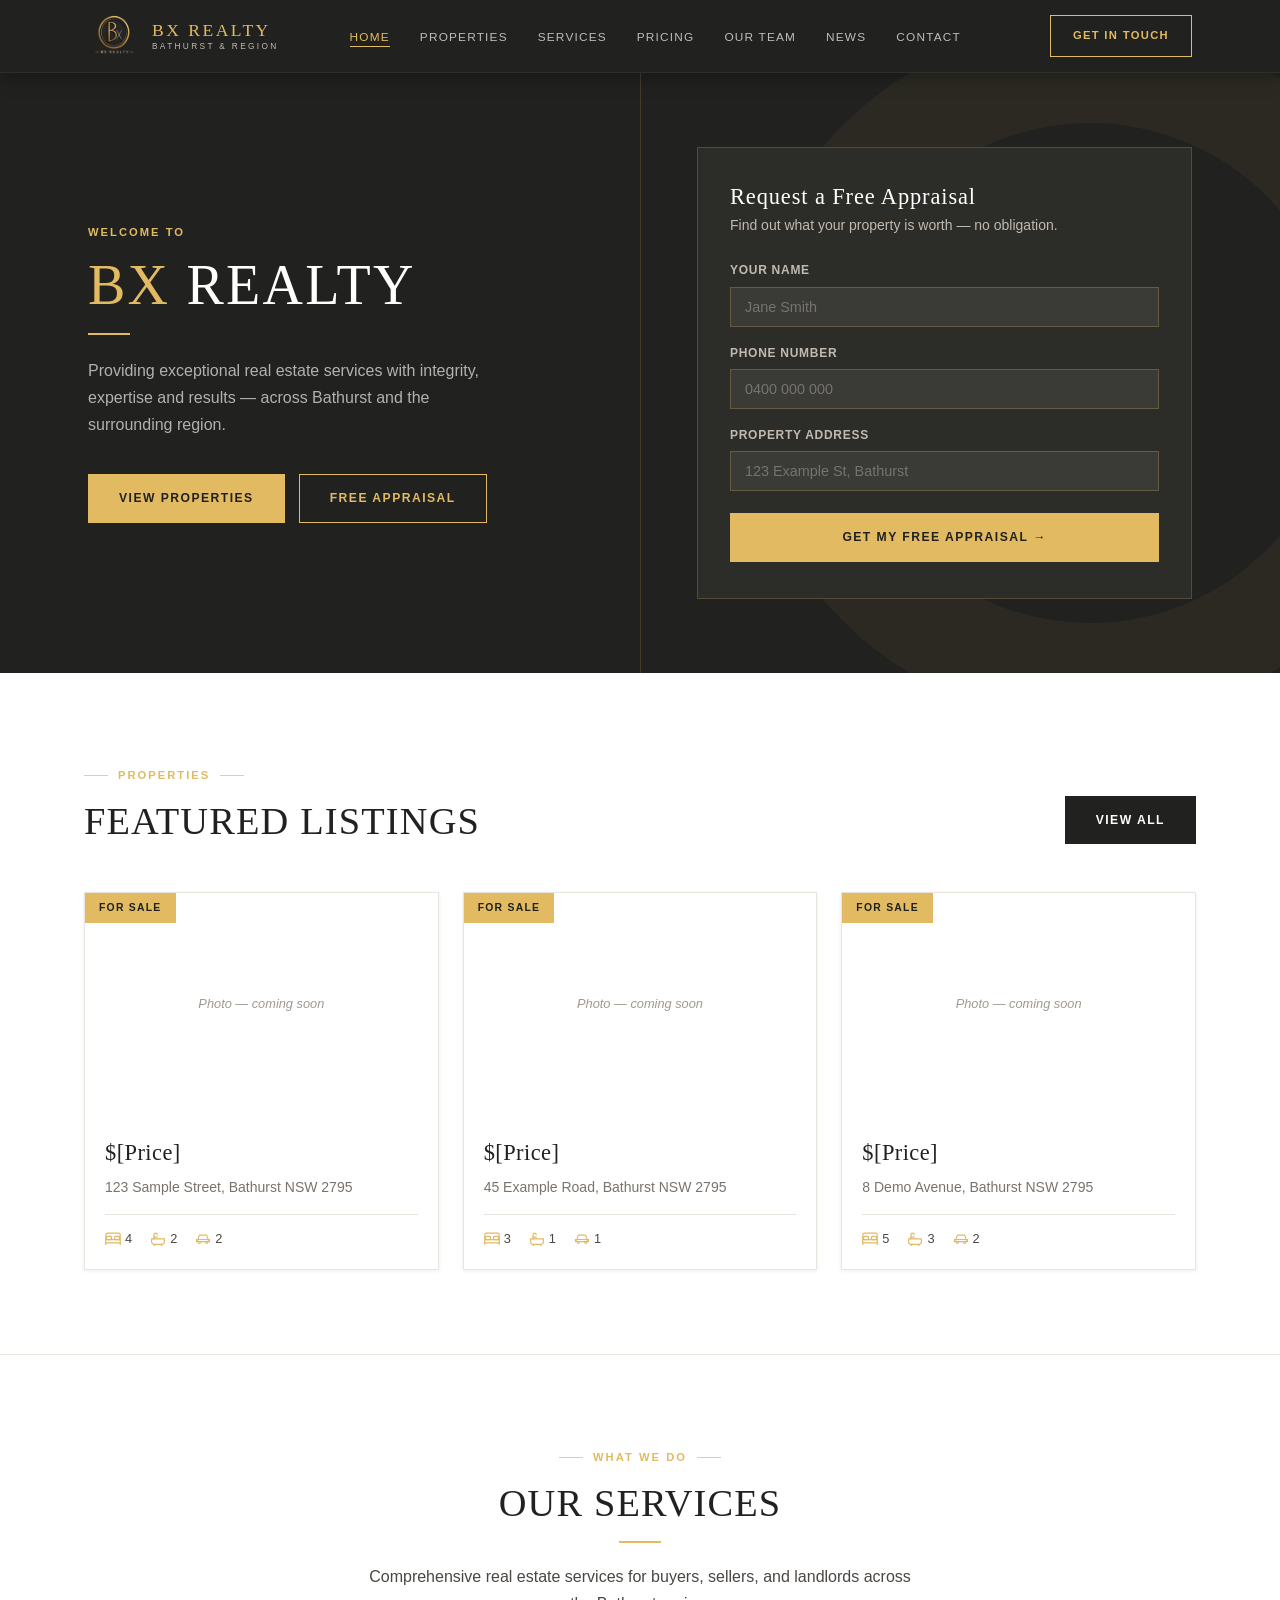
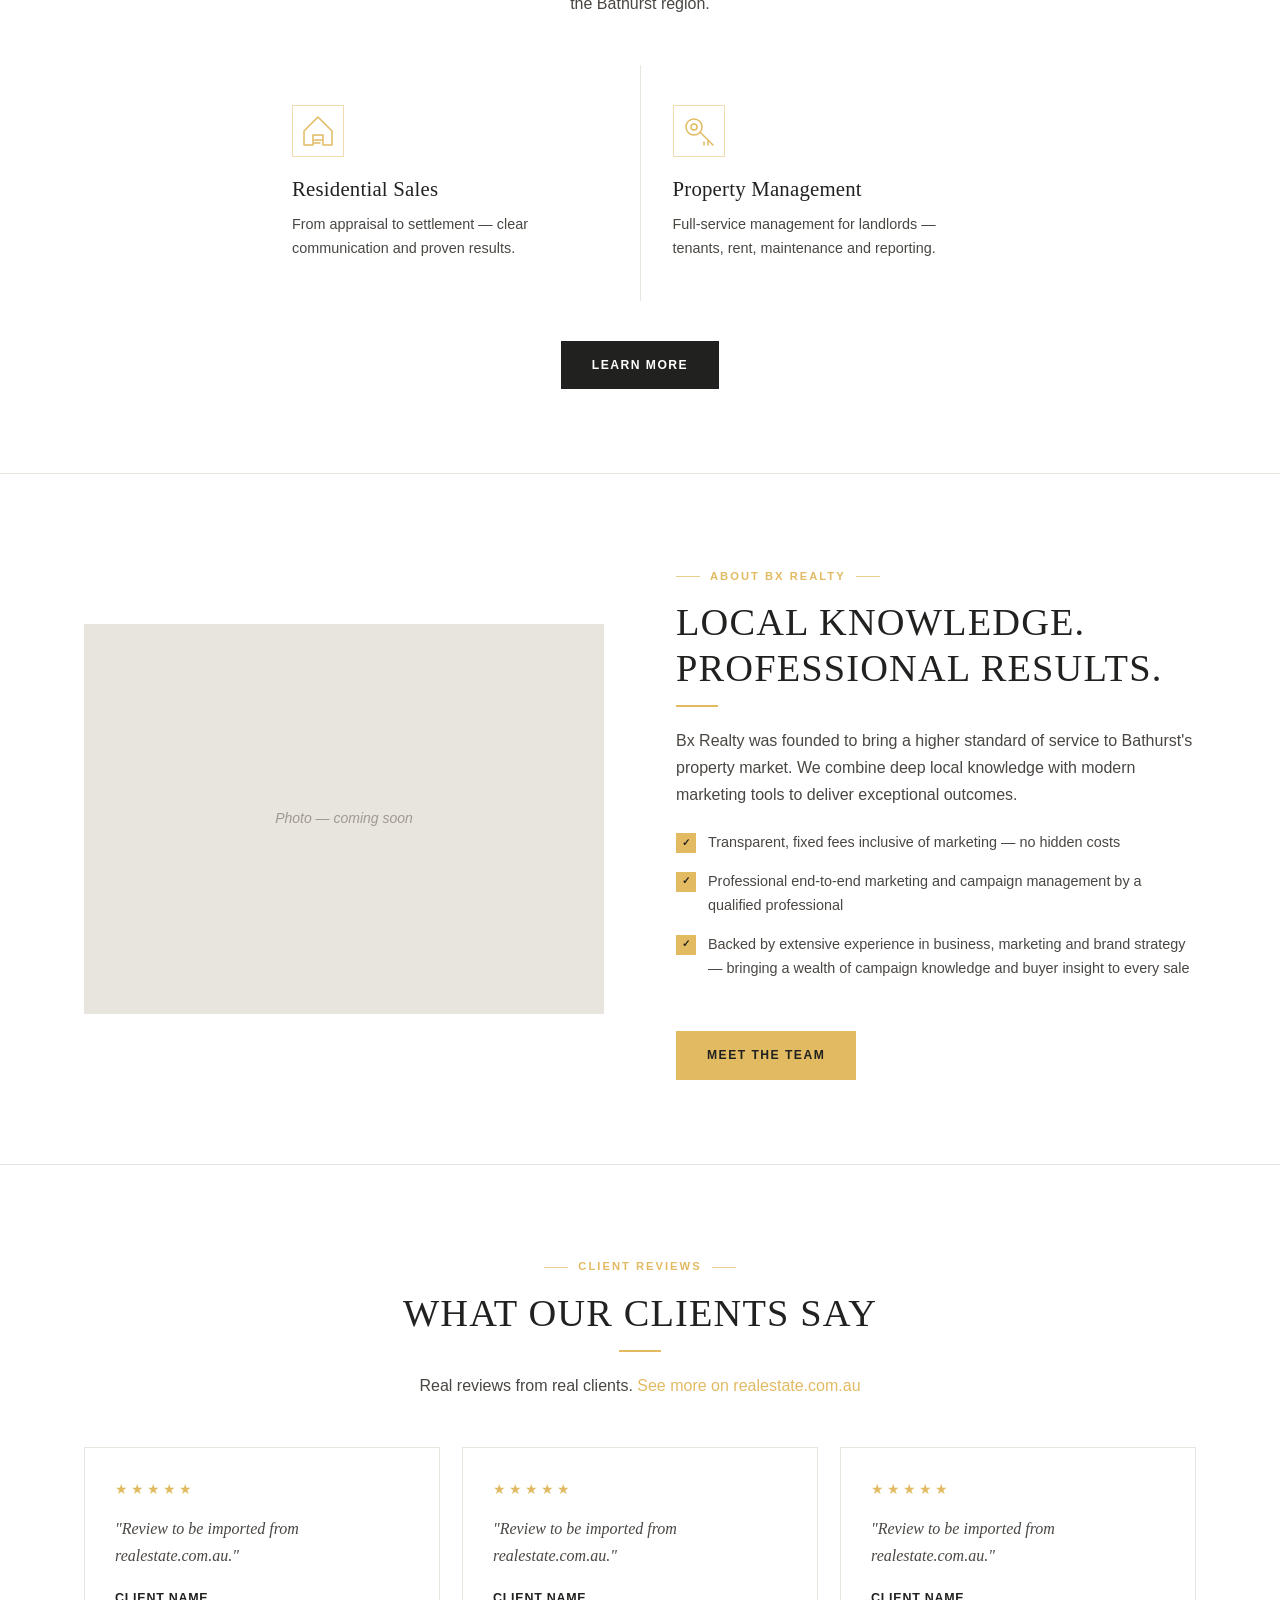
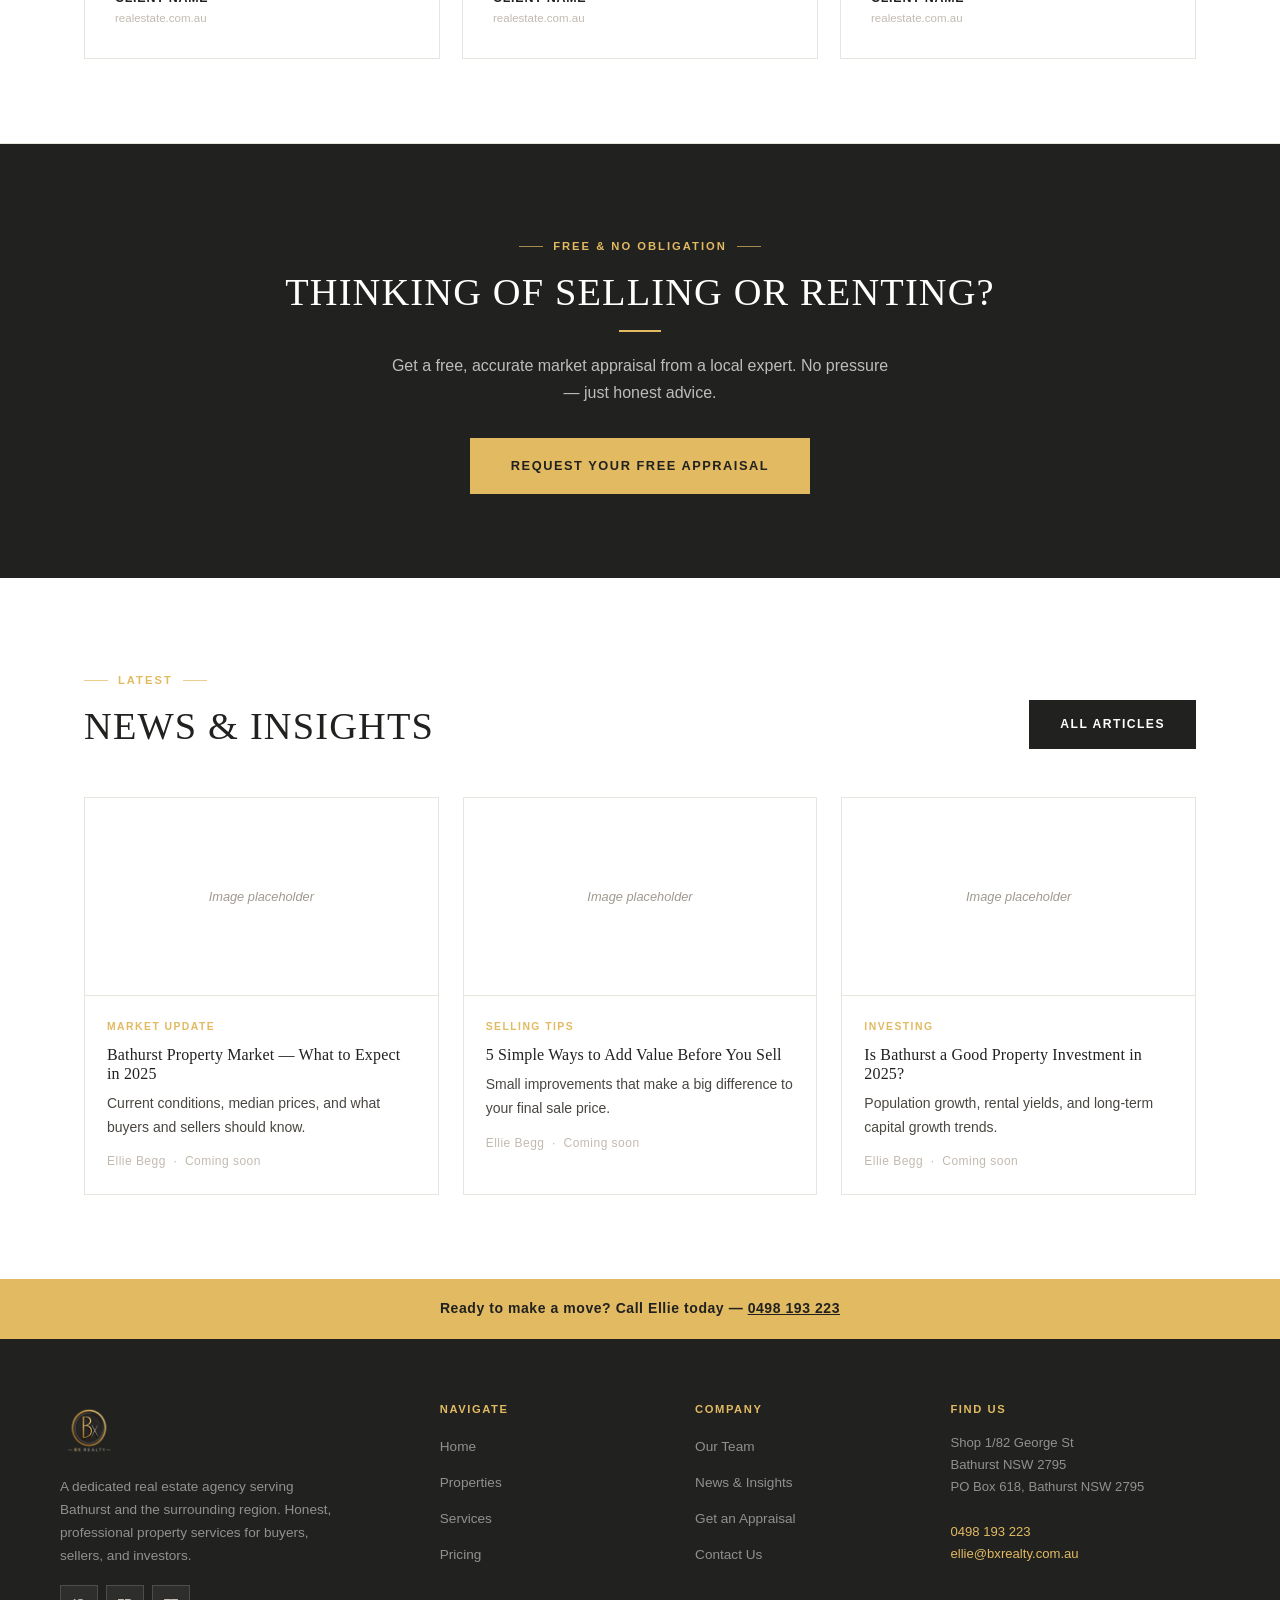
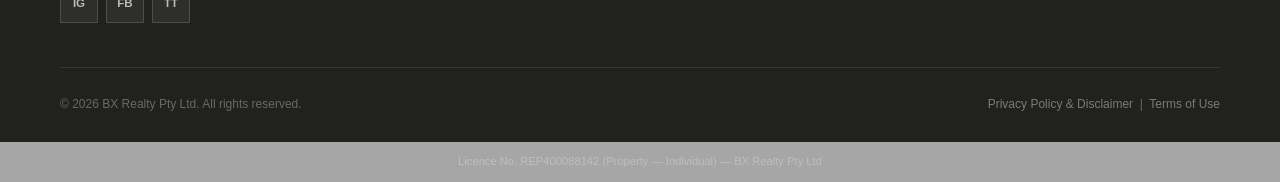
==== commit d19d64de: "Add files via upload" ====
--- a/index.html
+++ b/index.html
@@ -8,13 +8,33 @@
   <link rel="icon" type="image/png" href="assets/images/bxrealty-logo.png" />
   <link rel="apple-touch-icon" href="assets/images/bxrealty-logo.png" />
   <meta name="theme-color" content="#21211f" />
+  <meta http-equiv="Content-Security-Policy" content="default-src 'self'; script-src 'self'; style-src 'self' 'unsafe-inline' https://fonts.googleapis.com; font-src https://fonts.gstatic.com; img-src 'self' data:; object-src 'none'; base-uri 'self'" />
+  <meta name="referrer" content="strict-origin-when-cross-origin" />
   <link rel="preconnect" href="https://fonts.googleapis.com" />
   <link rel="preconnect" href="https://fonts.gstatic.com" crossorigin />
   <link href="https://fonts.googleapis.com/css2?family=Cormorant+Garamond:ital,wght@0,400;0,500;0,600;0,700;1,400&family=Marcellus&family=DM+Sans:ital,opsz,wght@0,9..40,400;0,9..40,500;0,9..40,600;0,9..40,700;1,9..40,400&display=swap" rel="stylesheet" />
   <link rel="stylesheet" href="style.css" />
 </head>
 <body>
-<div id="site-nav"></div>
+<nav class="site-nav">
+  <div class="nav-inner">
+    <a href="index.html" class="nav-logo">
+      <img src="assets/images/bxrealty-logo.png" alt="BX Realty" />
+      <div class="nav-logo-wordmark"><span>BX Realty</span><span>Bathurst &amp; Region</span></div>
+    </a>
+    <ul class="nav-menu" id="navMenu">
+      <li><a href="index.html" class="active">Home</a></li>
+      <li><a href="listings.html">Properties</a></li>
+      <li><a href="services.html">Services</a></li>
+      <li><a href="pricing.html">Pricing</a></li>
+      <li><a href="team.html">Our Team</a></li>
+      <li><a href="blog.html">News</a></li>
+      <li><a href="contact.html">Contact</a></li>
+    </ul>
+    <a href="contact.html" class="btn btn-outline nav-cta">Get in Touch</a>
+    <button class="nav-burger" id="navBurger" aria-label="Menu" aria-expanded="false" aria-controls="navMenu"><span></span><span></span><span></span></button>
+  </div>
+</nav>
 
 <!-- Hero -->
 <section class="hero">
@@ -92,11 +112,6 @@
           <div class="check-item"><div class="check-icon">&#x2713;</div><span>Professional end-to-end marketing and campaign management by a qualified professional</span></div>
           <div class="check-item"><div class="check-icon">&#x2713;</div><span>Backed by extensive experience in business, marketing and brand strategy — bringing a wealth of campaign knowledge and buyer insight to every sale</span></div>
         </div>
-        <div style="display:flex;gap:32px;margin-top:28px;padding-top:24px;border-top:1px solid var(--light-grey);">
-          <div><strong style="display:block;font-family:var(--font-display);font-size:1.8rem;color:var(--black);line-height:1;">33+</strong><span style="font-size:.75rem;color:var(--text-muted);text-transform:uppercase;letter-spacing:.1em;">Properties Sold</span></div>
-          <div><strong style="display:block;font-family:var(--font-display);font-size:1.8rem;color:var(--black);line-height:1;">18%+</strong><span style="font-size:.75rem;color:var(--text-muted);text-transform:uppercase;letter-spacing:.1em;">of Sales Over $1M</span></div>
-          <div><strong style="display:block;font-family:var(--font-display);font-size:1.8rem;color:var(--black);line-height:1;">5&#9733;</strong><span style="font-size:.75rem;color:var(--text-muted);text-transform:uppercase;letter-spacing:.1em;">Client Reviews</span></div>
-        </div>
         <a href="team.html" class="btn btn-gold" style="margin-top:28px;">Meet the Team</a>
       </div>
     </div>
@@ -141,7 +156,53 @@
   </div>
 </section>
 
-<div id="site-footer"></div>
-<script src="components.js"></script>
+<div class="cta-bar"><p>Ready to make a move? Call Ellie today — <a href="tel:0498193223">0498 193 223</a></p></div>
+<footer class="site-footer">
+  <div class="footer-grid">
+    <div class="footer-brand">
+      <div class="footer-logo"><img src="assets/images/bxrealty-logo.png" alt="BX Realty" /></div>
+      <p>A dedicated real estate agency serving Bathurst and the surrounding region. Honest, professional property services for buyers, sellers, and investors.</p>
+      <div class="social-links">
+        <a href="https://www.instagram.com/ellie_agentchapman_realtor/" class="social-link" target="_blank" rel="noopener" aria-label="Instagram">IG</a>
+        <a href="https://www.facebook.com/profile.php?id=61573810007004" class="social-link" target="_blank" rel="noopener" aria-label="Facebook">FB</a>
+        <a href="https://www.tiktok.com/@ellie.begg.realto" class="social-link" target="_blank" rel="noopener" aria-label="TikTok">TT</a>
+      </div>
+    </div>
+    <div class="footer-col">
+      <h4>Navigate</h4>
+      <ul>
+        <li><a href="index.html">Home</a></li>
+        <li><a href="listings.html">Properties</a></li>
+        <li><a href="services.html">Services</a></li>
+        <li><a href="pricing.html">Pricing</a></li>
+      </ul>
+    </div>
+    <div class="footer-col">
+      <h4>Company</h4>
+      <ul>
+        <li><a href="team.html">Our Team</a></li>
+        <li><a href="blog.html">News &amp; Insights</a></li>
+        <li><a href="appraisal.html">Get an Appraisal</a></li>
+        <li><a href="contact.html">Contact Us</a></li>
+      </ul>
+    </div>
+    <div class="footer-col">
+      <h4>Find Us</h4>
+      <address class="footer-addr">
+        Shop 1/82 George St<br>
+        Bathurst NSW 2795<br>
+        PO Box 618, Bathurst NSW 2795<br><br>
+        <a href="tel:0498193223" style="color:var(--gold);">0498 193 223</a><br>
+        <a href="mailto:ellie@bxrealty.com.au" style="color:var(--gold);">ellie@bxrealty.com.au</a>
+      </address>
+    </div>
+  </div>
+  <div class="footer-bottom">
+    <span>&copy; 2026 BX Realty Pty Ltd. All rights reserved.</span>
+    <span><a href="privacy.html">Privacy Policy &amp; Disclaimer</a> &nbsp;|&nbsp; <a href="terms.html">Terms of Use</a></span>
+  </div>
+</footer>
+<div class="licence-bar"><div class="container">Licence No. REP400088142 (Property &mdash; Individual) &mdash; BX Realty Pty Ltd</div></div>
+<script src="components.js" defer></script>
 </body>
 </html>
--- a/style.css
+++ b/style.css
@@ -297,3 +297,9 @@
   .form-row{grid-template-columns:1fr;}
   .footer-bottom{flex-direction:column;text-align:center;}
 }
+
+/* =========================================================================
+   Security-fix additions (v2) — mobile menu open state moved out of JS
+   cssText injection so it works under the strict CSP.
+   ========================================================================= */
+.nav-menu.is-open{display:flex;flex-direction:column;position:absolute;top:72px;left:0;right:0;background:var(--black-mid);padding:16px 28px;gap:6px;border-bottom:1px solid rgba(225,186,98,.14);box-shadow:0 8px 32px rgba(0,0,0,.4);z-index:99;}
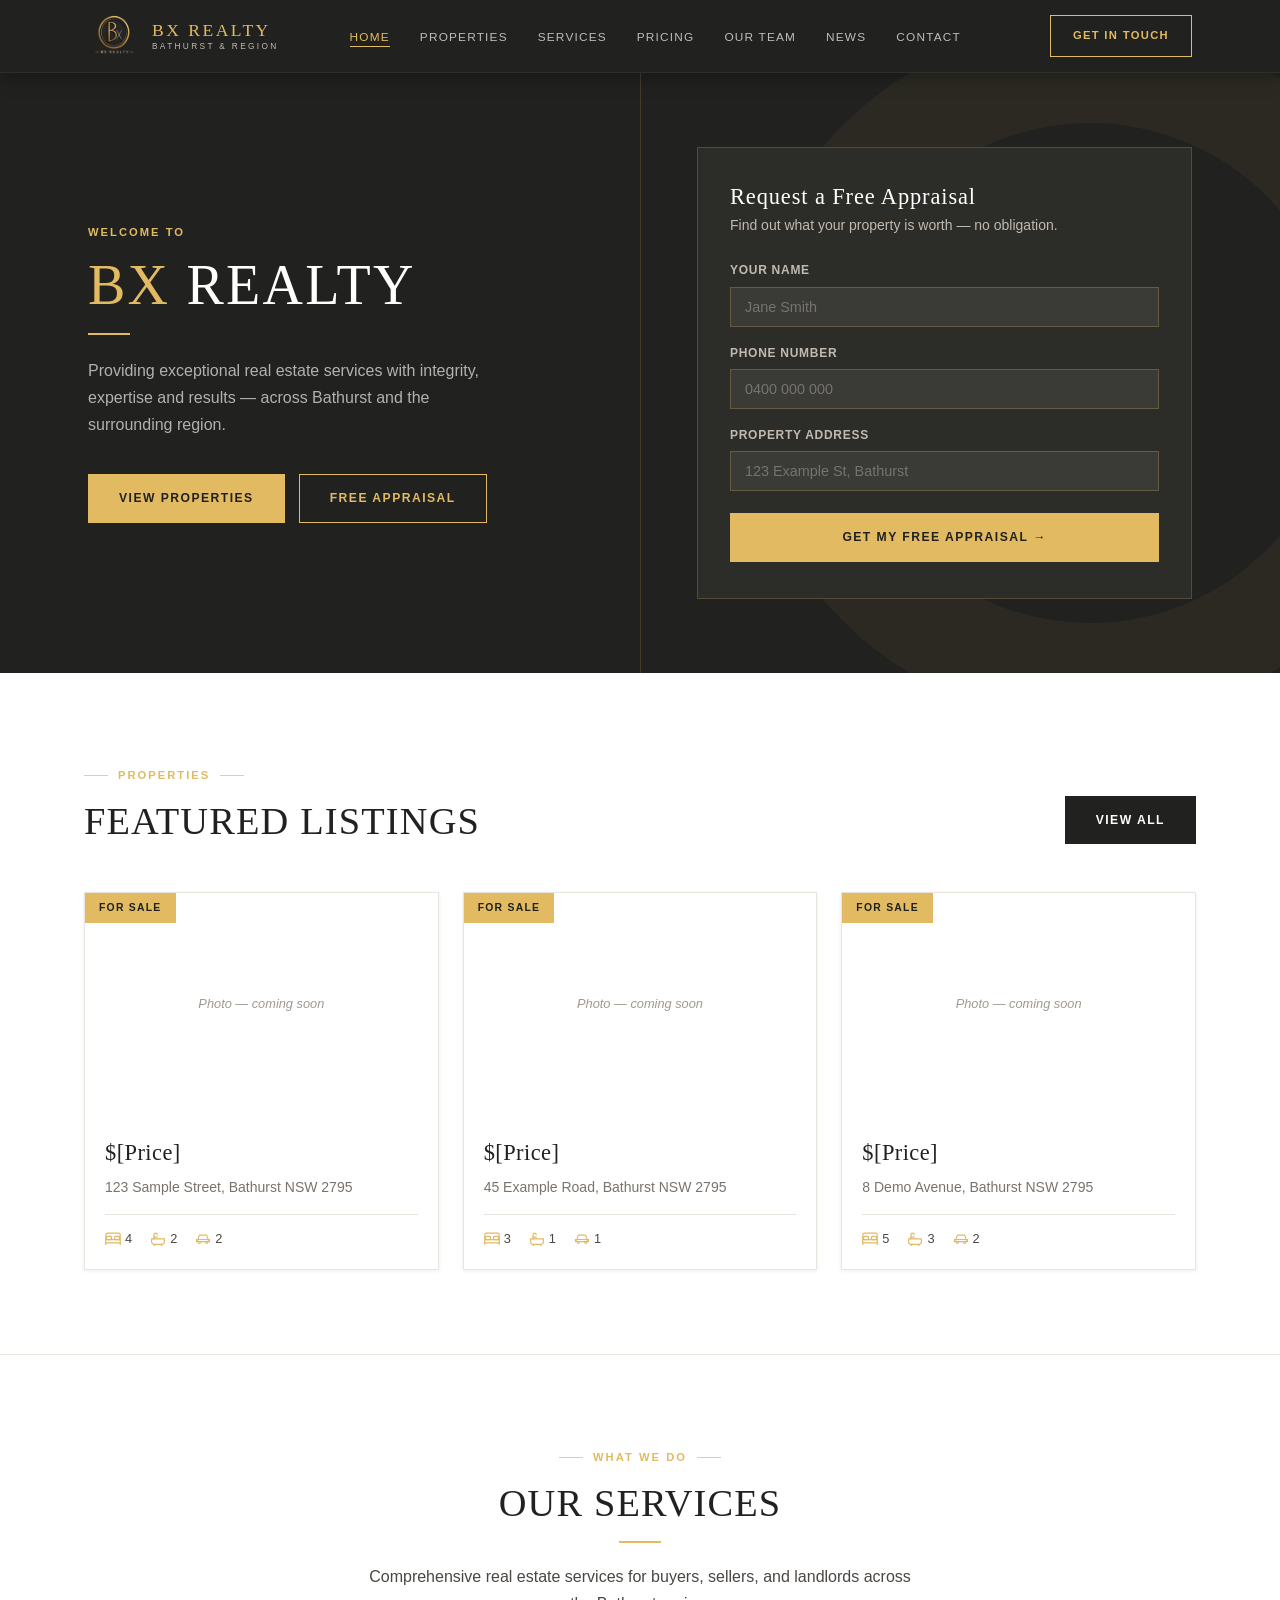
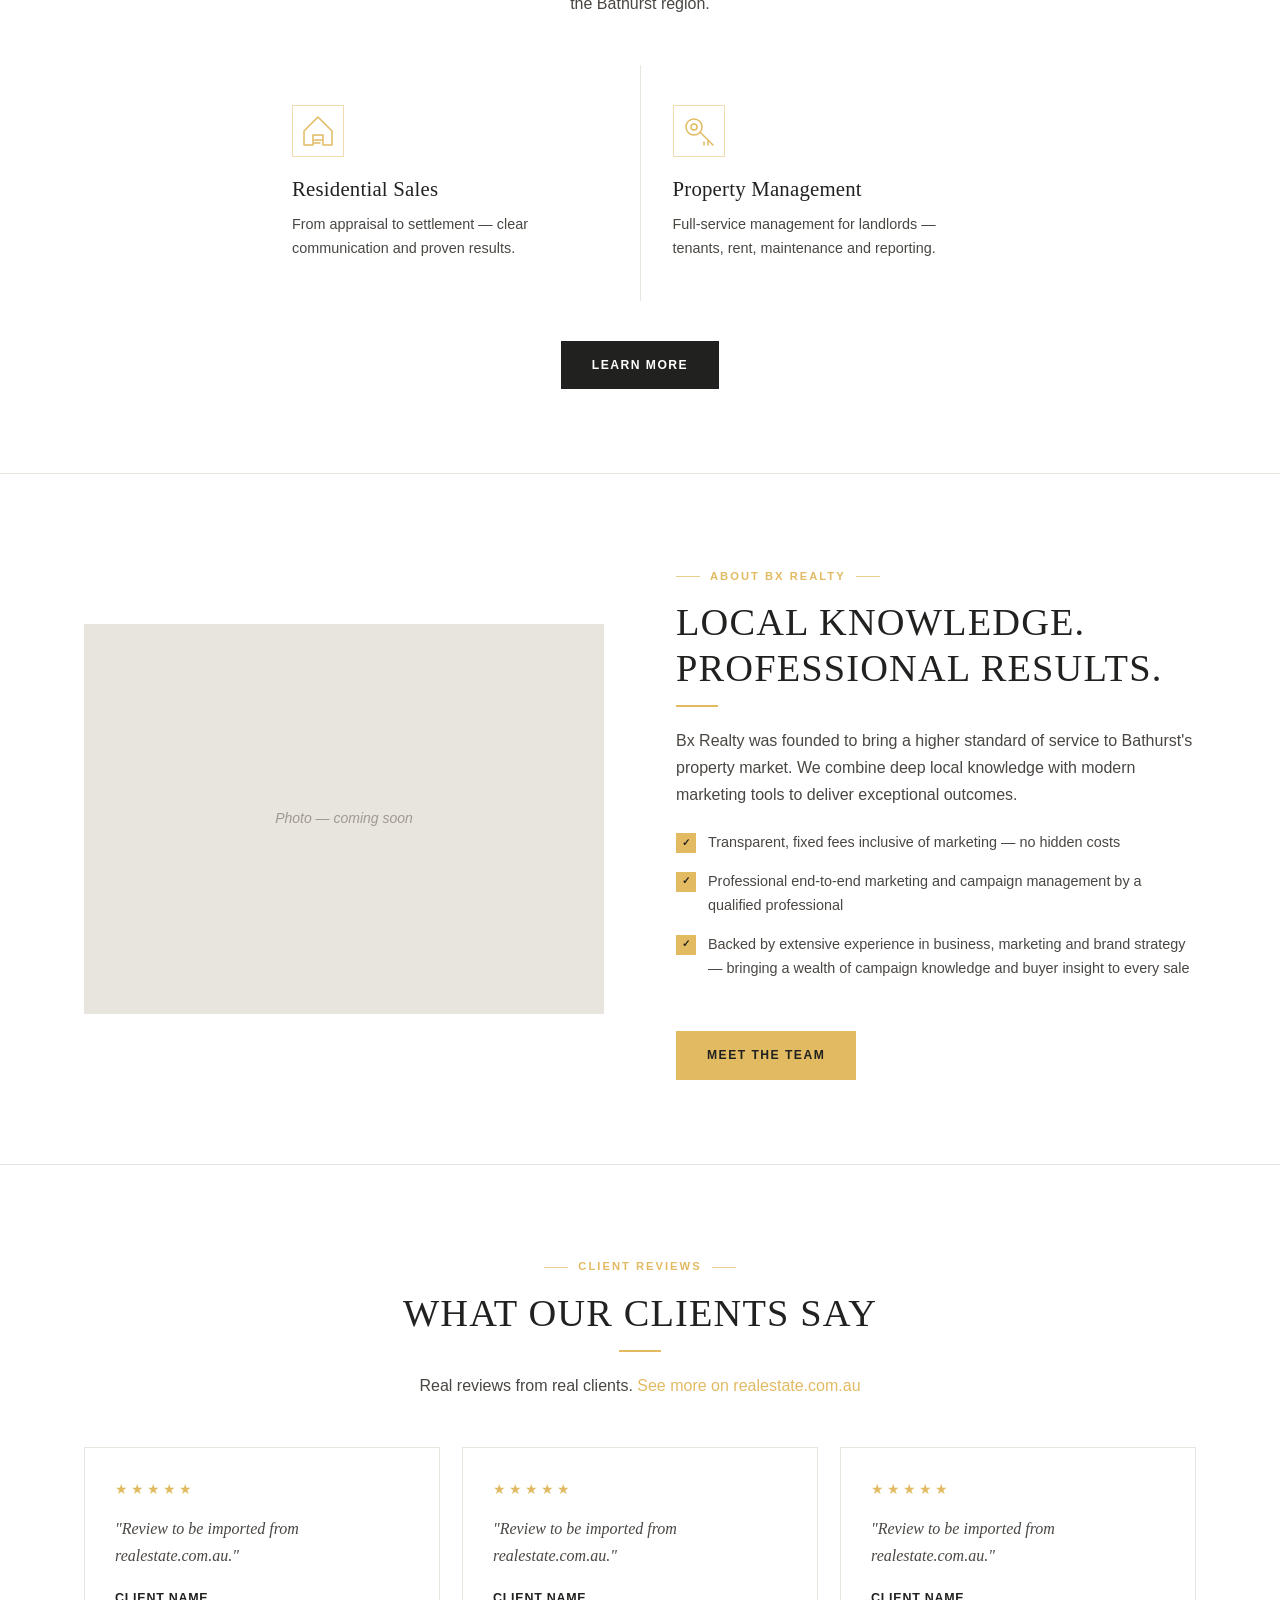
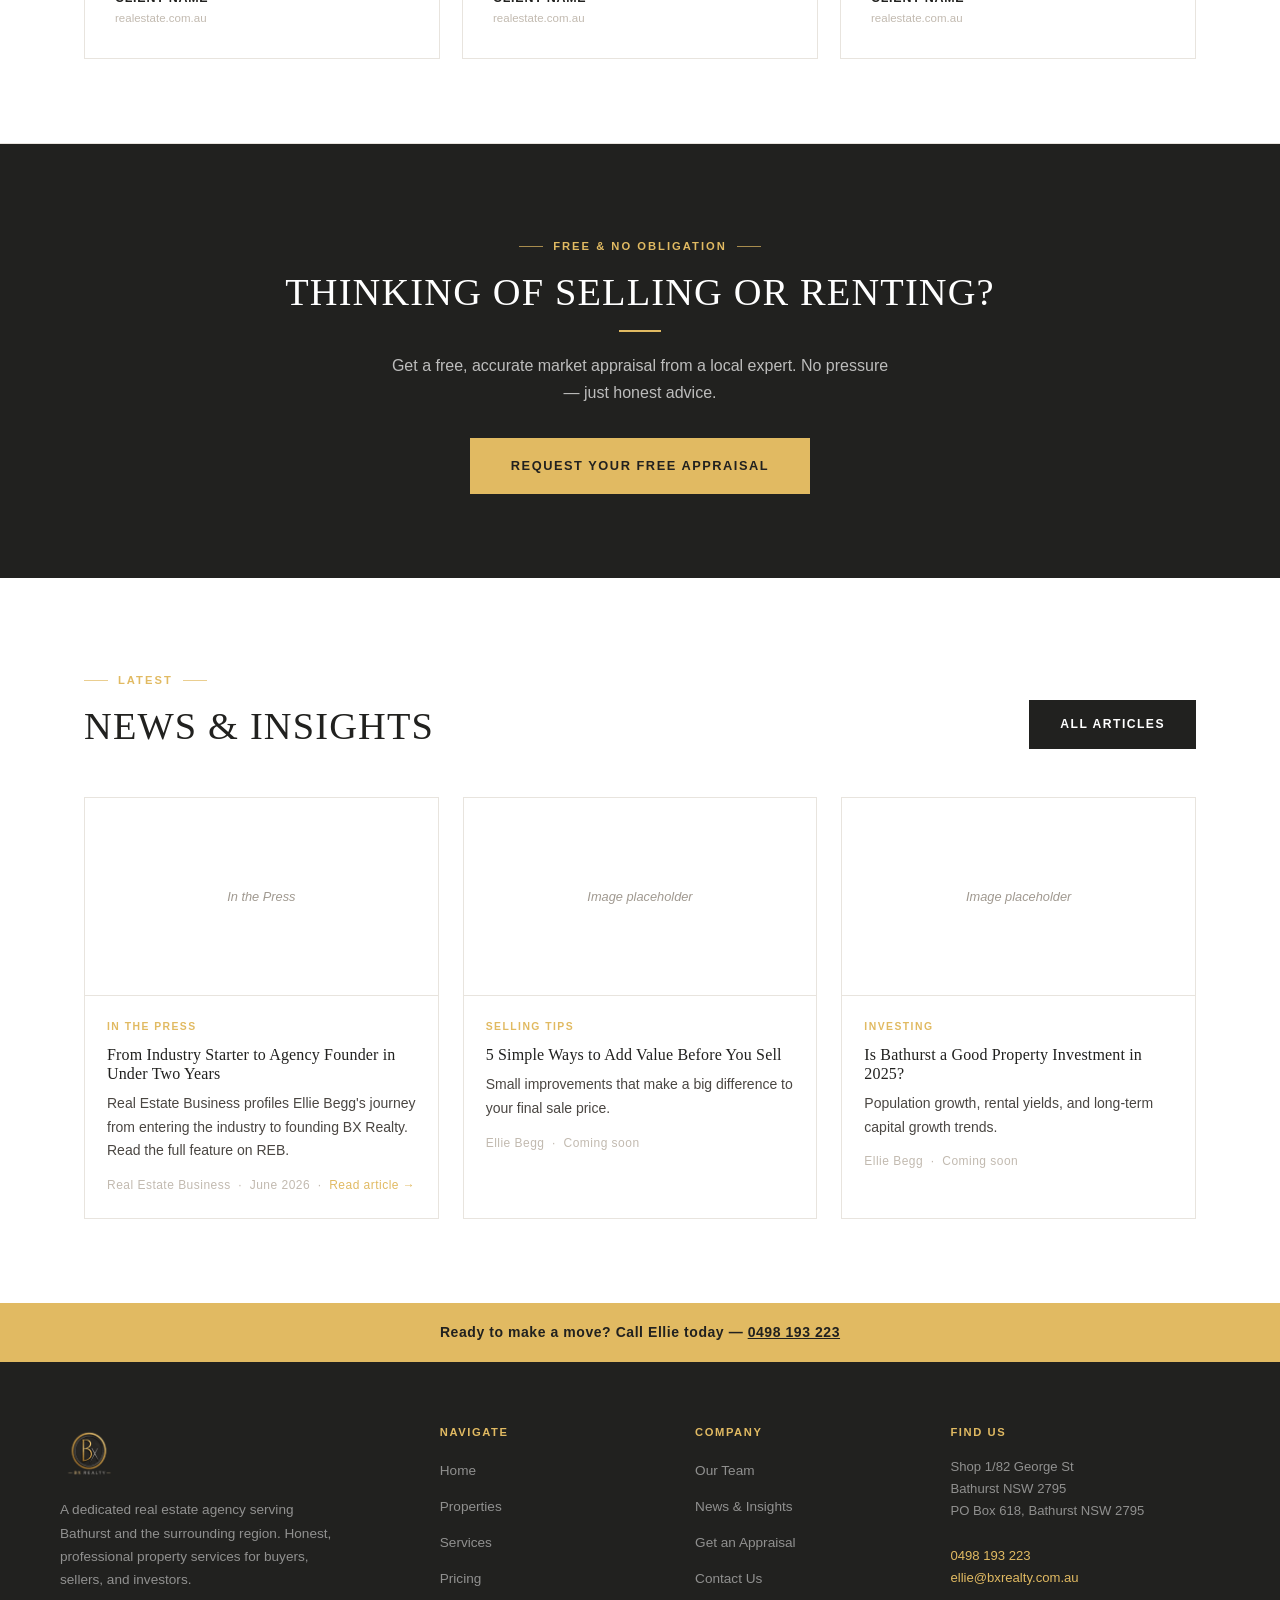
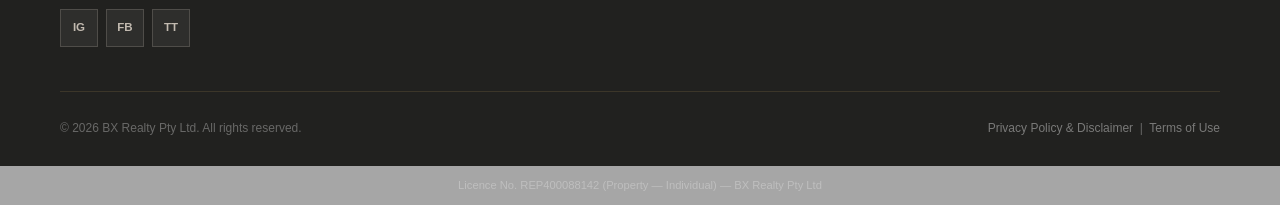
==== commit 4511782e: "Add files via upload" ====
--- a/index.html
+++ b/index.html
@@ -149,7 +149,7 @@
       <a href="blog.html" class="btn btn-dark">All Articles</a>
     </div>
     <div class="blog-grid">
-      <article class="blog-card"><div class="blog-thumb">Image placeholder</div><div class="blog-body"><span class="blog-tag">Market Update</span><h3>Bathurst Property Market — What to Expect in 2025</h3><p>Current conditions, median prices, and what buyers and sellers should know.</p><div class="blog-meta">Ellie Begg &nbsp;·&nbsp; Coming soon</div></div></article>
+      <article class="blog-card"><div class="blog-thumb">In the Press</div><div class="blog-body"><span class="blog-tag">In the Press</span><h3><a href="https://www.realestatebusiness.com.au/industry/32061-from-industry-starter-to-agency-founder-in-under-two-years" target="_blank" rel="noopener" style="color:inherit;text-decoration:none;">From Industry Starter to Agency Founder in Under Two Years</a></h3><p>Real Estate Business profiles Ellie Begg's journey from entering the industry to founding BX Realty. Read the full feature on REB.</p><div class="blog-meta">Real Estate Business &nbsp;&middot;&nbsp; June 2026 &nbsp;&middot;&nbsp; <a href="https://www.realestatebusiness.com.au/industry/32061-from-industry-starter-to-agency-founder-in-under-two-years" target="_blank" rel="noopener" style="color:var(--gold);">Read article &rarr;</a></div></div></article>
       <article class="blog-card"><div class="blog-thumb">Image placeholder</div><div class="blog-body"><span class="blog-tag">Selling Tips</span><h3>5 Simple Ways to Add Value Before You Sell</h3><p>Small improvements that make a big difference to your final sale price.</p><div class="blog-meta">Ellie Begg &nbsp;·&nbsp; Coming soon</div></div></article>
       <article class="blog-card"><div class="blog-thumb">Image placeholder</div><div class="blog-body"><span class="blog-tag">Investing</span><h3>Is Bathurst a Good Property Investment in 2025?</h3><p>Population growth, rental yields, and long-term capital growth trends.</p><div class="blog-meta">Ellie Begg &nbsp;·&nbsp; Coming soon</div></div></article>
     </div>
